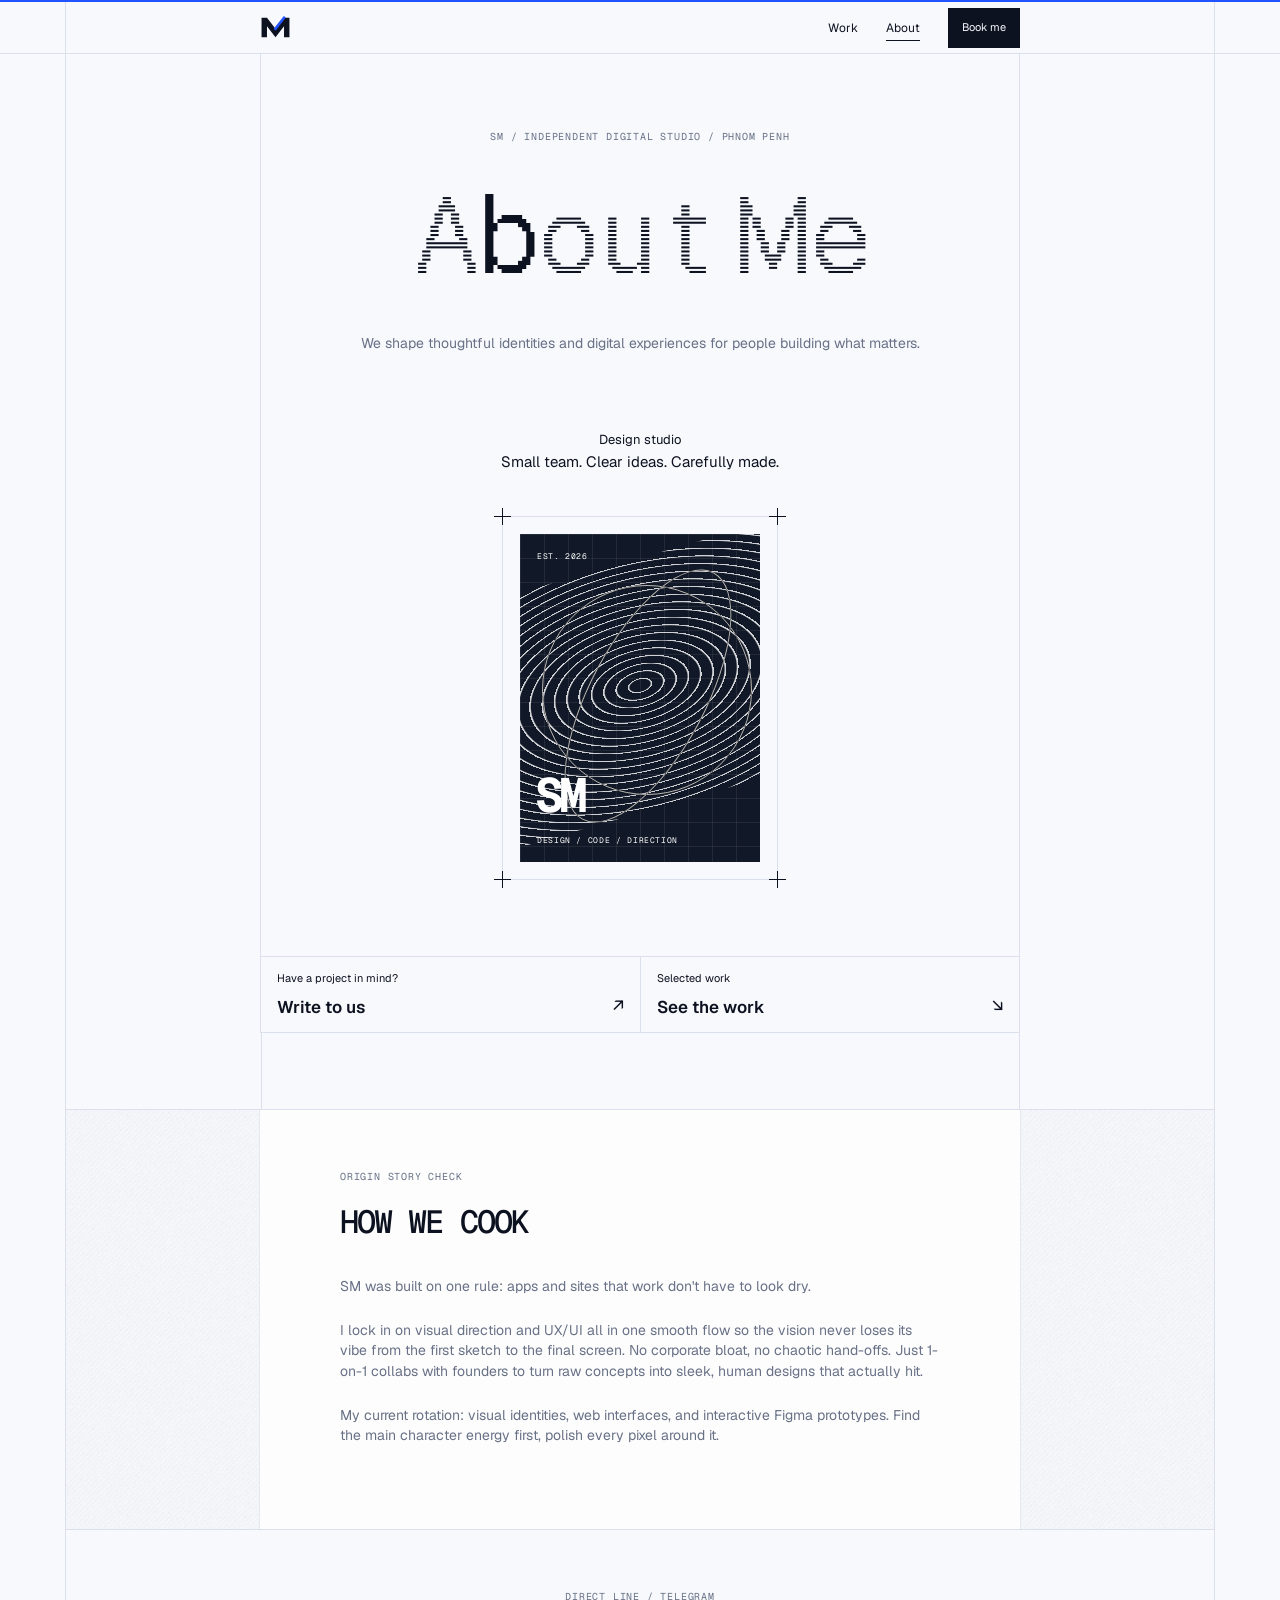
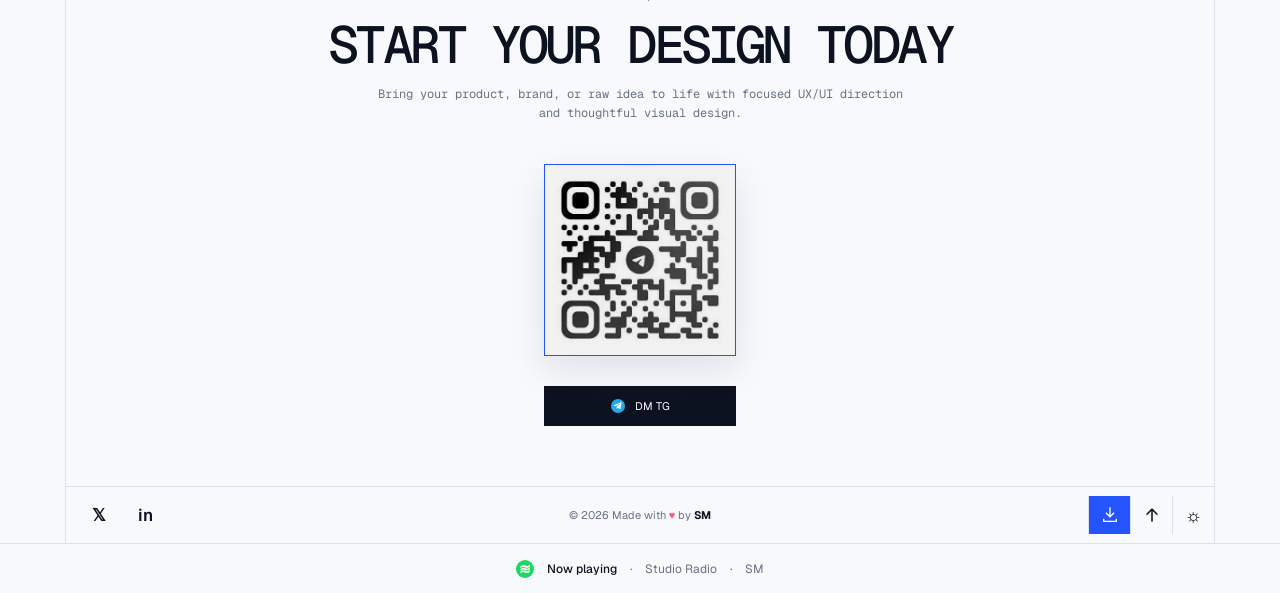
==== about.html @ 18f4dacb "Remove qr-contact's lingering reveal class Same pre-reveal translateY(28px) displacement bug as .pro" ====
<!doctype html>
<html lang="en">
  <head>
    <meta charset="UTF-8" />
    <meta name="viewport" content="width=device-width, initial-scale=1.0" />
    <meta name="description" content="SM — a small independent studio shaping clear digital experiences." />
    <title>SM — UX/UI Designer</title>
    <link rel="icon" href="assets/favicon.svg" type="image/svg+xml" />
    <link rel="stylesheet" href="design-system.css?v=20260924-08" />
    <link rel="stylesheet" href="styles.css?v=20260924-08" />
  </head>
  <body class="about-page">
    <site-header active="about"></site-header>

    <main id="top" class="page-grid">
      <section class="intro" id="about" aria-labelledby="page-title">
        <p class="eyebrow">SM / Independent digital studio / Phnom Penh</p>
        <h1 id="page-title" class="pixel-heading" data-prefix="About" data-text="Me" aria-label="About Me"></h1>
        <p class="lede">We shape thoughtful identities and digital experiences for people building what matters.</p>
      </section>

      <section class="profile" aria-label="About SM">
        <p class="role">Design studio</p>
        <p class="statement">Small team. Clear ideas. Carefully made.</p>

        <div class="specimen-wrap">
          <i class="cross cross-tl" aria-hidden="true"></i>
          <i class="cross cross-tr" aria-hidden="true"></i>
          <i class="cross cross-bl" aria-hidden="true"></i>
          <i class="cross cross-br" aria-hidden="true"></i>
          <div class="specimen" aria-label="SM identity artwork">
            <div class="orbit orbit-one"></div>
            <div class="orbit orbit-two"></div>
            <span class="specimen-index">EST. 2026</span>
            <strong>SM</strong>
            <span class="specimen-caption">DESIGN / CODE / DIRECTION</span>
          </div>
        </div>
      </section>

      <section class="links" id="work" aria-label="SM links">
        <a href="mailto:hello@smpj.studio">
          <span>Have a project in mind?</span>
          <span class="link-action">Write to us <b aria-hidden="true">↗</b></span>
        </a>
        <a href="work.html">
          <span>Selected work</span>
          <span class="link-action">See the work <b aria-hidden="true">↘</b></span>
        </a>
      </section>

      <section class="journey" aria-labelledby="journey-title">
        <div class="journey-content">
          <p class="eyebrow">Origin story check</p>
          <h2 id="journey-title">HOW WE COOK</h2>
          <div class="journey-copy">
            <p>SM was built on one rule: apps and sites that work don't have to look dry.</p>
            <p>I lock in on visual direction and UX/UI all in one smooth flow so the vision never loses its vibe from the first sketch to the final screen. No corporate bloat, no chaotic hand-offs. Just 1-on-1 collabs with founders to turn raw concepts into sleek, human designs that actually hit.</p>
            <p>My current rotation: visual identities, web interfaces, and interactive Figma prototypes. Find the main character energy first, polish every pixel around it.</p>
          </div>
        </div>
      </section>

      <section class="qr-contact" aria-labelledby="qr-contact-title">
        <p class="eyebrow">Direct line / Telegram</p>
        <h2 id="qr-contact-title">START YOUR DESIGN TODAY</h2>
        <p class="qr-contact-lede">Bring your product, brand, or raw idea to life with focused UX/UI direction and thoughtful visual design.</p>
        <a class="qr-code-crop" href="https://t.me/mao_sokmeann" target="_blank" rel="noreferrer" aria-label="Open Mao Sokmean on Telegram">
          <img src="assets/telegram-qr-mao-sokmean.jpg" alt="Telegram QR code for Mao Sokmean, username @MAO_SOKMEANN" />
        </a>
        <div class="qr-contact-actions">
          <a class="site-button qr-secondary" href="https://t.me/mao_sokmeann" target="_blank" rel="noreferrer"><svg class="telegram-icon" viewBox="0 0 24 24" aria-hidden="true"><circle cx="12" cy="12" r="12" fill="#27A7E7"/><path fill="#fff" d="m18.2 6.7-2.1 10c-.16.71-.58.89-1.18.55l-3.2-2.36-1.54 1.49c-.17.17-.31.31-.64.31l.23-3.27 5.95-5.38c.26-.23-.06-.36-.4-.13l-7.36 4.63-3.17-.99c-.69-.22-.7-.69.14-1.02l12.4-4.78c.57-.21 1.08.14.87.95Z"/></svg><span>DM TG</span></a>
        </div>
      </section>
    </main>

    <site-footer></site-footer>
    <listening-widget></listening-widget>
    <booking-modal></booking-modal>
    <script src="components.js?v=20260924-08"></script>
    <script src="script.js?v=20260924-08"></script>

  </body>
</html>
---- design-system.css ----
/*
  SM DESIGN SYSTEM
  1. Foundations: raw scales and semantic tokens
  2. Primitives: layout, type, surfaces, accessibility
  3. Components: buttons, fields, navigation controls
*/

@font-face { font-family: 'Geist'; src: url('assets/fonts/Geist-Variable.woff2') format('woff2'); font-weight: 100 900; font-display: swap; }
@font-face { font-family: 'Geist Mono'; src: url('assets/fonts/GeistMono-Variable.woff2') format('woff2'); font-weight: 100 900; font-display: swap; }
@font-face { font-family: 'Geist Pixel Square'; src: url('assets/fonts/GeistPixel-Square.woff2') format('woff2'); font-display: swap; }
@font-face { font-family: 'Geist Pixel Grid'; src: url('assets/fonts/GeistPixel-Grid.woff2') format('woff2'); font-display: swap; }
@font-face { font-family: 'Geist Pixel Circle'; src: url('assets/fonts/GeistPixel-Circle.woff2') format('woff2'); font-display: swap; }
@font-face { font-family: 'Geist Pixel Triangle'; src: url('assets/fonts/GeistPixel-Triangle.woff2') format('woff2'); font-display: swap; }
@font-face { font-family: 'Geist Pixel Line'; src: url('assets/fonts/GeistPixel-Line.woff2') format('woff2'); font-display: swap; }

:root {
  color-scheme: light;

  /* Raw color scale — edit here to rebrand the whole product. */
  --sm-blue-50: #edf2ff;
  --sm-blue-100: #dbe5ff;
  --sm-blue-500: #3f68ff;
  --sm-blue-600: #2454ff;
  --sm-blue-700: #163dd6;
  --sm-slate-0: #ffffff;
  --sm-slate-25: #f7f9fd;
  --sm-slate-50: #edf1f8;
  --sm-slate-200: #dbe1ec;
  --sm-slate-500: #687186;
  --sm-slate-900: #0d1220;
  --sm-night-950: #080b14;

  /* Typography. */
  --font-sans: 'Geist', sans-serif;
  --font-mono: 'Geist Mono', monospace;
  --font-pixel-square: 'Geist Pixel Square', sans-serif;
  --font-pixel-grid: 'Geist Pixel Grid', sans-serif;
  --font-pixel-circle: 'Geist Pixel Circle', sans-serif;
  --font-pixel-triangle: 'Geist Pixel Triangle', sans-serif;
  --font-pixel-line: 'Geist Pixel Line', sans-serif;
  --text-2xs: 8px;
  --text-xs: 10px;
  --text-sm: 12px;
  --text-md: 14px;
  --text-lg: 18px;
  --leading-tight: 1.1;
  --leading-body: 1.55;

  /* Spacing: 4px base grid. */
  --space-0: 0;
  --space-1: 4px;
  --space-2: 8px;
  --space-3: 12px;
  --space-4: 16px;
  --space-5: 20px;
  --space-6: 24px;
  --space-8: 32px;
  --space-10: 40px;
  --space-12: 48px;
  --space-15: 60px;
  --space-19: 76px;

  /* Sizing and layout. */
  --size-header: 54px;
  --size-content: 760px;
  --size-shell: 1150px;
  --radius-none: 0;
  --radius-sm: 4px;
  --radius-md: 8px;
  --radius-round: 999px;

  /* Motion and elevation. */
  --ease-standard: cubic-bezier(.22, 1, .36, 1);
  --duration-fast: 180ms;
  --duration-base: 250ms;
  --shadow-float: 0 20px 48px rgba(19,20,24,.16), 0 5px 14px rgba(19,20,24,.08);
  --shadow-panel: 0 20px 45px rgba(13,18,32,.14);

  /* Semantic tokens consumed by every page. */
  --ink: var(--sm-slate-900);
  --paper: var(--sm-slate-25);
  --panel: var(--sm-slate-0);
  --muted: var(--sm-slate-500);
  --line: var(--sm-slate-200);
  --soft: var(--sm-slate-50);
  --accent: var(--sm-blue-600);
  --accent-ink: var(--sm-slate-0);
  --card: #111827;
  --card-ink: var(--sm-slate-0);
  --grid: rgba(36,84,255,.035);
  --section-space: var(--space-19);
  --section-pad: var(--space-15);
}

body.dark {
  color-scheme: dark;
  --ink: #f3f6ff;
  --paper: var(--sm-night-950);
  --panel: #0f1523;
  --muted: #98a3ba;
  --line: #263149;
  --soft: #111a2c;
  --accent: #718cff;
  --accent-ink: #071022;
  --card: #141c2e;
  --card-ink: #f3f6ff;
  --grid: rgba(113,140,255,.055);
  --shadow-panel: 0 22px 52px rgba(0,0,0,.45);
}

/* Base and accessibility. */
*, *::before, *::after { box-sizing: border-box; }
html { scroll-behavior: smooth; }
body { margin: 0; color: var(--ink); background: var(--paper); font-family: var(--font-sans); -webkit-font-smoothing: antialiased; transition: color .35s ease, background-color .35s ease; }
a { color: inherit; text-decoration: none; }
:where(a, button, input, textarea, select):focus-visible { outline: 2px solid var(--accent); outline-offset: 3px; }
[hidden] { display: none !important; }

/* Layout primitives. */
.ds-container { width: min(var(--size-shell), calc(100% - 40px)); margin-inline: auto; }
.ds-content { width: min(var(--size-content), calc(100% - 48px)); margin-inline: auto; }
.ds-stack { display: flex; flex-direction: column; gap: var(--stack-gap, var(--space-4)); }
.ds-cluster { display: flex; flex-wrap: wrap; align-items: center; gap: var(--cluster-gap, var(--space-2)); }
.ds-grid { display: grid; gap: var(--grid-gap, var(--space-3)); }
.ds-surface { color: var(--ink); background: var(--panel); border: 1px solid var(--line); }
.ds-rule-block { border-block: 1px solid var(--line); }
.ds-rule-inline { border-inline: 1px solid var(--line); }

/* Type primitives. */
.eyebrow, .ds-eyebrow { margin: 0 0 25px; color: var(--muted); font: var(--text-xs) var(--font-mono); letter-spacing: .08em; text-transform: uppercase; }
.ds-body { color: var(--muted); font: var(--text-md)/var(--leading-body) var(--font-sans); }
.ds-label { color: var(--muted); font: var(--text-2xs) var(--font-mono); letter-spacing: .08em; text-transform: uppercase; }

/* Button component. Default remains compatible with .site-button. */
.site-button, .ds-button {
  min-height: 40px;
  padding: 0 14px;
  display: inline-flex;
  align-items: center;
  justify-content: center;
  gap: 10px;
  border: 0;
  border-radius: var(--radius-none);
  color: var(--paper);
  background: var(--ink);
  font: 400 11px/1 var(--font-sans);
  letter-spacing: 0;
  text-align: center;
  white-space: nowrap;
  cursor: pointer;
  transition: transform var(--duration-fast) ease, color var(--duration-fast) ease, background var(--duration-fast) ease, border-color var(--duration-fast) ease;
}
.site-button span, .ds-button span { font: inherit; letter-spacing: inherit; }
.site-button svg, .ds-button svg { width: 14px; height: 14px; flex: 0 0 auto; }
.site-button:hover, .ds-button:hover { color: var(--accent-ink); background: var(--accent); transform: translateY(-1px); }
.site-button:disabled, .ds-button:disabled { opacity: .45; pointer-events: none; }
.ds-button--secondary { color: var(--ink); background: var(--panel); border-color: var(--line); }
.ds-button--ghost { color: var(--ink); background: transparent; }
.ds-button--accent { color: var(--accent-ink); background: var(--accent); }
.ds-button--sm { min-height: 24px; padding: 6px 10px; font-size: var(--text-xs); }
.ds-button--lg { min-height: 40px; padding: 12px 18px; font-size: var(--text-md); }
.ds-button--icon { width: 38px; min-width: 38px; padding: 0; }

/* Form component. */
.ds-field { display: flex; flex-direction: column; gap: 6px; color: var(--muted); font: var(--text-sm) var(--font-sans); }
.ds-input { width: 100%; min-height: 40px; padding: 10px 12px; border: 1px solid var(--line); border-radius: var(--radius-none); color: var(--ink); background: var(--paper); font: inherit; }
.ds-input:hover { border-color: color-mix(in srgb, var(--accent) 45%, var(--line)); }
.ds-input:focus { border-color: var(--accent); outline: 0; }

@media (max-width: 640px) {
  :root { --section-space: 58px; --section-pad: 48px; }
  .ds-container { width: 100%; }
  .ds-content { width: calc(100% - 36px); }
}

@media (prefers-reduced-motion: reduce) {
  html { scroll-behavior: auto; }
  *, *::before, *::after { animation-duration: .01ms !important; animation-iteration-count: 1 !important; transition-duration: .01ms !important; }
}

/* Scroll-triggered reveal: section fades/slides up as it enters the
   viewport (see IntersectionObserver wiring in script.js). */
.reveal { opacity: 0; transform: translateY(28px); transition: opacity .7s cubic-bezier(.2, .6, .2, 1), transform .7s cubic-bezier(.2, .6, .2, 1); }
.reveal.is-visible { opacity: 1; transform: none; }

@media (prefers-reduced-motion: reduce) {
  .reveal { opacity: 1; transform: none; transition: none; }
}

/* Smooth cross-fade between pages (native View Transitions API). Browsers
   without support just navigate normally — no fallback needed. */
@view-transition { navigation: auto; }

::view-transition-old(root) { animation: sm-page-out .32s cubic-bezier(.4, 0, .2, 1) both; }
::view-transition-new(root) { animation: sm-page-in .38s cubic-bezier(.2, 0, .2, 1) both; }

@keyframes sm-page-out { to { opacity: 0; transform: translateY(-8px); } }
@keyframes sm-page-in { from { opacity: 0; transform: translateY(8px); } }

@media (prefers-reduced-motion: reduce) {
  @view-transition { navigation: none; }
}
---- styles.css ----
.site-header {
  position: sticky;
  z-index: 10;
  top: 0;
  width: 100%;
  height: 54px;
  margin-inline: auto;
  padding: 0 max(24px, calc((100vw - var(--size-content)) / 2));
  display: flex;
  align-items: center;
  justify-content: space-between;
  border-top: 2px solid var(--accent);
  border-bottom: 1px solid var(--line);
  background: color-mix(in srgb, var(--paper) 88%, transparent);
  backdrop-filter: blur(12px);
  transition: top .35s cubic-bezier(.22,1,.36,1), width .35s cubic-bezier(.22,1,.36,1), height .35s cubic-bezier(.22,1,.36,1), padding .35s cubic-bezier(.22,1,.36,1), border-color .35s ease, box-shadow .35s ease, background .35s ease;
}
.site-header::before, .site-header::after { content: ""; position: absolute; top: 0; bottom: 0; width: 1px; background: var(--line); pointer-events: none; transition: opacity .2s ease; }
.site-header::before { left: max(20px, calc((100% - var(--size-shell)) / 2)); }
.site-header::after { right: max(20px, calc((100% - var(--size-shell)) / 2)); }
.site-header.is-floating {
  top: 14px;
  width: min(var(--size-content), calc(100% - 32px));
  height: 50px;
  padding-inline: 14px 10px;
  border: 1px solid color-mix(in srgb, var(--line) 52%, rgba(255,255,255,.5));
  border-top-color: color-mix(in srgb, var(--accent) 32%, rgba(255,255,255,.72));
  background: linear-gradient(112deg, color-mix(in srgb, var(--paper) 79%, transparent), color-mix(in srgb, var(--paper) 55%, transparent));
  -webkit-backdrop-filter: blur(28px) saturate(155%) contrast(108%);
  backdrop-filter: blur(28px) saturate(155%) contrast(108%);
  box-shadow: 0 20px 48px rgba(19,20,24,.16), 0 5px 14px rgba(19,20,24,.08), inset 0 1px 0 rgba(255,255,255,.72), inset 0 -1px 0 rgba(255,255,255,.18);
}
.site-header.is-floating::before, .site-header.is-floating::after { opacity: 0; }
body.dark .site-header.is-floating { border-color: rgba(113,140,255,.18); border-top-color: rgba(166,181,255,.38); background: linear-gradient(112deg, rgba(18,26,44,.82), rgba(9,14,26,.62)); box-shadow: 0 22px 54px rgba(0,0,0,.52), 0 6px 16px rgba(0,0,0,.28), inset 0 1px 0 rgba(255,255,255,.1), inset 0 -1px 0 rgba(113,140,255,.09); }

.mark { position: relative; display: inline-flex; align-items: center; }
.brand-monogram { width: 31px; height: 23px; overflow: visible; }
.monogram-body { fill: var(--ink); }
.monogram-signal { fill: none; stroke: var(--accent); stroke-width: 3.4; stroke-linecap: square; transition: transform .25s ease; transform-origin: center; }
.mark:hover .monogram-signal { transform: translate(2px, -1px); }

nav { display: flex; align-items: center; gap: 28px; font-size: 12px; }
nav > a:not(.call-button) { position: relative; }
nav > a:not(.call-button)::after { content: ''; position: absolute; left: 0; right: 100%; bottom: -5px; height: 1px; background: var(--ink); transition: right .2s ease; }
nav > a:hover::after { right: 0; }
nav > a[aria-current="page"]::after { right: 0; }
main { width: min(var(--size-shell), calc(100% - 40px)); min-height: calc(100vh - 108px); margin: 0 auto; border-inline: 1px solid var(--line); }
.page-grid { width: min(var(--size-shell), calc(100% - 40px)); margin-inline: auto; border-inline: 1px solid var(--line); }
.landing-page .portfolio-hero, .landing-page .canvas-section { display: none; }
.work-page-view .landing-hero, .work-page-view .identity-plate { display: none; }
.landing-page main { display: flow-root; }
.landing-page::before,
.landing-page::after {
  content: none;
  display: none;
}
.landing-hero { position: relative; min-height: 600px; display: grid; place-items: center; overflow: hidden; color: var(--ink); background: var(--paper); text-align: center; isolation: isolate; }
.gradient-bars { position: absolute; z-index: 0; inset: 0; width: 100%; height: 100%; opacity: .82; }
.landing-copy { position: relative; z-index: 1; padding: 48px 24px; }
.landing-copy > p { margin: 0 0 24px; color: var(--muted); font: 9px var(--font-mono); letter-spacing: .12em; }
.landing-copy h1 { margin: 0; color: var(--ink); font-family: var(--font-pixel-square); font-size: clamp(42px, 6vw, 70px); font-weight: 400; line-height: 1; letter-spacing: -.055em; }
.landing-copy .typewriter { display: inline-block; min-height: 1em; text-transform: uppercase; }
.landing-copy > span { display: block; max-width: 720px; margin: 22px auto 0; color: var(--muted); font-size: 14px; line-height: 1.55; }
.hero-attraction { position: absolute; z-index: 2; inset: 0; width: 100%; height: 100%; overflow: hidden; touch-action: none; cursor: grab; }
.hero-attraction:active { cursor: grabbing; }
.attraction-color { position: absolute; left: 0; top: 0; min-width: 84px; height: 34px; padding: 0 14px; display: grid; place-items: center; border: 1px solid rgba(255,255,255,.5); color: #fff; font: 10px var(--font-mono); letter-spacing: .025em; text-transform: uppercase; white-space: nowrap; box-shadow: 0 7px 15px rgba(14,18,34,.1); user-select: none; will-change: transform; }
.attraction-color.is-dragging { z-index: 3; box-shadow: none; }
.landing-actions { display: flex; justify-content: center; gap: 7px; margin-top: 20px; }
.landing-actions svg { width: 13px; height: 13px; fill: none; stroke: currentColor; stroke-width: 1.25; stroke-linecap: square; stroke-linejoin: miter; }
.identity-plate { position: relative; width: min(var(--size-content), calc(100% - 48px)); min-height: 270px; margin: 24px auto 70px; display: grid; grid-template-columns: 250px 1fr; border-block: 1px solid var(--line); border-inline: 1px solid var(--line); background: var(--panel); }
.identity-plate::before, .identity-plate::after { content: ''; position: absolute; z-index: 0; left: 50%; width: min(var(--size-shell), calc(100vw - 40px)); height: 1px; background: var(--line); transform: translateX(-50%); pointer-events: none; }
.identity-plate::before { top: -1px; }
.identity-plate::after { bottom: -1px; }
.landing-page .identity-plate { margin-bottom: 76px; }
.plate-cross { position: absolute; z-index: 2; width: 18px; height: 18px; }
.plate-cross::before, .plate-cross::after { content: ''; position: absolute; background: var(--ink); }
.plate-cross::before { left: 8px; width: 1px; height: 18px; }.plate-cross::after { top: 8px; width: 18px; height: 1px; }
.plate-tl { top: -9px; left: -9px; }.plate-tr { top: -9px; right: -9px; }.plate-bl { bottom: -9px; left: -9px; }.plate-br { right: -9px; bottom: -9px; }
.identity-portrait { position: relative; width: 230px; min-height: 230px; margin: auto; overflow: hidden; display: grid; place-items: center; border: 1px solid var(--line); border-radius: 50%; background: var(--ink); }
.identity-portrait::before { content: ''; position: absolute; inset: 10%; border: 1px solid color-mix(in srgb, var(--accent) 80%, white); border-radius: 50%; }
.identity-portrait::after { content: ''; position: absolute; width: 210px; height: 210px; border: 1px solid rgba(255,255,255,.28); border-radius: 44% 56% 50% 50%; transform: rotate(38deg); }
.identity-portrait span { z-index: 1; color: var(--paper); font: 400 68px var(--font-pixel-line); letter-spacing: -.12em; }
.identity-portrait b { position: absolute; width: 160%; height: 1px; background: rgba(255,255,255,.18); transform: rotate(45deg); }.identity-portrait b:last-child { transform: rotate(-45deg); }
.identity-meta { display: grid; grid-template-rows: 1fr 56px 40px; border-left: 1px solid var(--line); }
.identity-origin { padding: 14px 16px; display: flex; justify-content: space-between; color: var(--muted); font: 8px var(--font-mono); letter-spacing: .08em; }
.identity-origin strong { font-size: 20px; }
.identity-name { min-height: 56px; padding: 12px 16px; display: flex; align-items: center; border-top: 1px solid var(--line); border-bottom: 1px solid var(--line); }
.identity-name h2 { width: 100%; min-height: 46px; margin: 0; display: flex; align-items: center; gap: 8px; font: 600 clamp(26px, 4vw, 38px) var(--font-sans); letter-spacing: -.05em; }
.profile-name-text { display: inline-block; width: 6.35em; flex: 0 0 6.35em; color: var(--ink); white-space: nowrap; }
.identity-name h2 .verified-mark { color: var(--accent); font-size: .55em; }
.identity-line { padding: 12px 16px; display: flex; justify-content: space-between; gap: 20px; color: var(--muted); font-size: 10px; }
.identity-line a { color: var(--ink); }
.typewriter { display: inline-flex; align-items: center; font-family: var(--font-mono); white-space: nowrap; overflow: hidden; }
.typewriter-cursor { margin-left: 2px; color: var(--accent); animation: typewriter-blink 1s step-end infinite; }
@keyframes typewriter-blink { 0%, 100% { opacity: 1; } 50% { opacity: 0; } }
.portfolio-hero { position: relative; min-height: 294px; padding: 74px 24px 58px; text-align: center; border-bottom: 1px solid var(--line); }
.portfolio-hero .eyebrow { margin-bottom: 20px; }
.portfolio-hero h1 { margin: 0; font-size: clamp(48px, 6.5vw, 78px); line-height: .9; letter-spacing: -.09em; }
.portfolio-hero .lede { max-width: 720px; margin-top: 24px; }
.portfolio-actions { display: flex; justify-content: center; gap: 8px; margin-top: 20px; }
.portfolio-actions .site-button { width: auto; }

.canvas-section { --canvas-rail: max(24px, min(195px, calc((100vw - var(--size-content)) / 2 - 20px))); position: relative; padding: 40px calc(var(--canvas-rail) + 24px); background: color-mix(in srgb, var(--soft) 62%, var(--paper)); }
.canvas-section::before, .canvas-section::after { content: ""; position: absolute; top: 0; bottom: 0; width: var(--canvas-rail); background-image: linear-gradient(color-mix(in srgb, var(--paper) 14%, transparent), color-mix(in srgb, var(--paper) 14%, transparent)), url('assets/debut-light.png'); background-repeat: repeat; background-size: auto, 200px 200px; opacity: .68; pointer-events: none; }
.canvas-section::before { left: 0; border-right: 1px solid var(--line); }
.canvas-section::after { right: 0; border-left: 1px solid var(--line); }
body.dark .canvas-section::before, body.dark .canvas-section::after { filter: invert(1) brightness(.52) contrast(1.2); opacity: .32; }
.project-canvas { width: 100%; padding: 18px; color: #121212; background: #fff; border: 1px solid #cbcbc5; box-shadow: 0 22px 55px rgba(17,17,17,.1); font-family: var(--font-mono); }
.canvas-topline { display: flex; justify-content: space-between; margin-bottom: 14px; padding-bottom: 10px; border-bottom: 1px solid #babbb5; font-size: 8px; letter-spacing: .08em; }
.board-row { display: grid; gap: 12px; }
.board-row-small { grid-template-columns: repeat(6, minmax(0, 1fr)); }
.mini-card { min-height: 125px; min-width: 0; padding: 10px; display: flex; flex-direction: column; border: 1px solid rgba(0,0,0,.14); background: white; transition: transform .25s cubic-bezier(.22,1,.36,1), box-shadow .25s ease; }
.mini-card:hover { transform: translateY(-4px); box-shadow: 0 14px 26px rgba(17,17,17,.14); }
.mini-card b { font-size: 10px; letter-spacing: -.04em; overflow-wrap: break-word; }
.mini-card i { flex: 1; margin: 12px 0; background: repeating-linear-gradient(135deg, currentColor 0 1px, transparent 1px 7px); opacity: .38; }
.mini-card span { font-size: 7px; }
.mini-card.blue { color: white; background: #1648ff; }.mini-card.pale { background: #dfe9f4; }.mini-card.black { color: white; background: #161616; }
.mini-card.orange { background: #ff7b37; }.mini-card.green { background: #a8dfb1; }.mini-card.rose { background: #f3b0bd; }
.mini-card.yellow { background: #f4df5d; }.mini-card.white { background: #fff; }
.board-divider { height: 54px; margin: 14px -18px; padding: 0 18px; display: flex; align-items: center; color: white; background: #282828; font-size: 8px; letter-spacing: .08em; }
.board-row-large { grid-template-columns: minmax(0, .9fr) minmax(0, 1.35fr) minmax(0, .9fr); }
.case-card { position: relative; min-height: 250px; padding: 16px; overflow: hidden; background: white; border: 1px solid #d1d1cc; transition: transform .25s cubic-bezier(.22,1,.36,1), box-shadow .25s ease; }
.case-card:hover { transform: translateY(-4px); box-shadow: 0 18px 32px rgba(17,17,17,.14); }
.case-card > span, .case-card > small { position: absolute; font-size: 7px; letter-spacing: .06em; }
.case-card > span { top: 15px; left: 16px; }.case-card > small { left: 16px; bottom: 14px; }
.case-type strong { position: absolute; left: 16px; bottom: 40px; font-size: 38px; line-height: .75; letter-spacing: -.12em; }
.case-ui { background: #f9f9f6; }
.ui-window { position: absolute; inset: 50px 22px 40px; padding: 12px; color: white; background: #141414; }
.ui-window i { display: inline-block; width: 5px; height: 5px; margin-right: 3px; border-radius: 50%; background: #fff; opacity: .5; }
.ui-window b { position: absolute; left: 14px; bottom: 16px; max-width: 180px; font: 22px/1 var(--font-mono); letter-spacing: -.07em; }
.case-grid { background: #1648ff; color: white; }
.tile-grid { position: absolute; inset: 64px 18px; font-size: 30px; line-height: 1.35; letter-spacing: .05em; }
.lower-row { grid-template-columns: repeat(4, 1fr); margin-top: 14px; }

body.dark .canvas-section { background: var(--soft); }
body.dark .project-canvas { box-shadow: 0 24px 64px rgba(0,0,0,.38); }

.figma-showcase { padding: 72px 48px 82px; border-top: 0; background: var(--paper); }
.figma-intro { width: min(var(--size-content), 100%); margin: 0 auto 32px; display: grid; grid-template-columns: 1.1fr .9fr; column-gap: 56px; align-items: end; }
.figma-intro .eyebrow { grid-column: 1 / -1; margin-bottom: 18px; }
.figma-intro h2 { margin: 0; color: var(--ink); font: 500 clamp(38px, 5vw, 62px)/.84 var(--font-mono); letter-spacing: -.085em; }
.figma-summary p { margin: 0; color: var(--muted); font-size: 13px; line-height: 1.55; }
.figma-link { width: max-content; margin: 18px auto 0; }
.figma-icon { width: 11px; height: 17px; flex: 0 0 auto; }
.figma-window { width: min(var(--size-content), 100%); height: clamp(380px, 46vw, 500px); margin: 0 auto; overflow: hidden; border: 0; background: #1e1e1e; box-shadow: 0 24px 60px rgba(15,18,30,.16); }
.figma-window iframe { display: block; width: 100%; height: calc(100% + 52px); border: 0; }
.figma-fallback { margin: 0; padding: 24px; color: #fff; font: 13px/1.5 var(--font-sans); }
.figma-fallback a { color: #8ca6ff; }
.figma-toolbar { grid-column: 1 / -1; display: grid; grid-template-columns: 150px 1fr auto auto; align-items: center; gap: 18px; padding: 0 12px; border-bottom: 1px solid #333; background: #2c2c2c; }
.figma-toolbar strong { font-weight: 500; }.figma-toolbar i { padding: 7px 12px; border-radius: 5px; color: #fff; background: #0d99ff; font-style: normal; }.figma-mark { font-weight: 800; font-size: 15px; }
.figma-layers, .figma-properties { padding: 14px 12px; display: flex; flex-direction: column; gap: 12px; background: #252525; }
.figma-layers { border-right: 1px solid #333; }.figma-layers span { padding: 5px 7px; color: #a9a9a9; }.figma-layers .is-active { color: #fff; background: #3b3b3b; }
.figma-properties { border-left: 1px solid #333; }.figma-properties span { margin-top: 5px; padding-top: 11px; border-top: 1px solid #383838; color: #fff; }.figma-properties div { display: grid; grid-template-columns: 1fr 1fr; gap: 5px; }.figma-properties i, .figma-properties em { padding: 6px; color: #aaa; background: #303030; font-style: normal; }
.figma-canvas { position: relative; min-width: 0; overflow: hidden; background-color: #393939; background-image: radial-gradient(#555 1px, transparent 1px); background-size: 18px 18px; }
.figma-frame { position: absolute; overflow: hidden; color: #151515; background: #fff; box-shadow: 0 3px 12px rgba(0,0,0,.25); }
.figma-frame small { position: absolute; top: -16px; left: 0; color: #cfcfcf; white-space: nowrap; }.frame-mobile { left: 7%; top: 16%; width: 132px; height: 285px; padding: 22px 15px; }.frame-mobile > i { display: block; width: 25px; height: 4px; margin-bottom: 45px; background: #1648ff; }.frame-mobile strong { font-size: 20px; line-height: .95; }.frame-mobile span { display: block; width: 100%; height: 5px; margin-top: 16px; background: #ededed; }.frame-mobile span + span { width: 72%; margin-top: 6px; }.frame-mobile button { position: absolute; left: 15px; right: 15px; bottom: 18px; padding: 8px; border: 0; color: #fff; background: #1648ff; font-size: 8px; }
.frame-dashboard { left: 34%; top: 11%; width: 320px; height: 215px; padding: 30px 22px 18px 70px; }.dash-nav { position: absolute; inset: 0 auto 0 0; width: 52px; background: #121827; }.dash-title { margin-bottom: 18px; font-size: 16px; font-weight: 650; }.dash-chart { height: 70px; background: linear-gradient(180deg, rgba(22,72,255,.3), transparent), repeating-linear-gradient(90deg, transparent 0 34px, #eee 34px 35px); border-bottom: 2px solid #1648ff; }.dash-cards { display: grid; grid-template-columns: repeat(3, 1fr); gap: 7px; margin-top: 12px; }.dash-cards i { height: 40px; background: #f1f2f6; }
.frame-library { right: 6%; bottom: 9%; width: 205px; height: 225px; padding: 24px 18px; }.frame-library b { display: block; margin: 8px 0; font-size: 7px; letter-spacing: .1em; }.component { display: block; margin-bottom: 7px; padding: 8px 10px; }.component.primary { color: #fff; background: #1648ff; }.component.neutral, .component.field { border: 1px solid #ddd; }.swatches { display: flex; gap: 7px; margin-top: 17px; }.swatches i { width: 23px; height: 23px; background: #1648ff; }.swatches i:nth-child(2) { background: #ff7657; }.swatches i:nth-child(3) { background: #151515; }.swatches i:nth-child(4) { background: #e8e8e8; }
body.dark .figma-showcase { background: var(--paper); }
.intro { position: relative; padding: var(--section-space) 24px 0; text-align: center; }
.intro::before, .intro::after,
.portfolio-hero::before, .portfolio-hero::after,
.profile::before, .profile::after { content: ""; position: absolute; top: 0; bottom: 0; z-index: 0; width: 1px; background: var(--line); pointer-events: none; }
.intro::before, .portfolio-hero::before, .profile::before { left: max(24px, calc((100% - var(--size-content)) / 2)); }
.intro::after, .portfolio-hero::after, .profile::after { right: max(24px, calc((100% - var(--size-content)) / 2)); }
h1 { margin: 0; font-family: var(--font-mono); }
.hero-display { display: flex; align-items: baseline; justify-content: center; gap: .15em; padding-block: .12em .2em; overflow: visible; font-size: clamp(58px, 9vw, 108px); font-weight: 500; line-height: 1; letter-spacing: -.095em; }
.stripe-word {
  display: inline-block;
  color: transparent;
  background: repeating-linear-gradient(to bottom, var(--ink) 0 2px, transparent 2px 5px);
  -webkit-background-clip: text;
  background-clip: text;
}
.blink-word {
  display: inline-block;
  color: var(--ink);
  animation: hub-blink 1.25s steps(1, end) infinite;
}
body.dark .blink-word { color: var(--accent); text-shadow: 0 0 32px color-mix(in srgb, var(--accent) 35%, transparent); }
.pixel-heading { display: flex; align-items: baseline; justify-content: center; gap: .15em; min-height: 1.3em; padding-block: .12em .2em; overflow: visible; font-family: var(--font-pixel-line); font-size: clamp(58px, 9vw, 108px); font-weight: 400; line-height: 1; letter-spacing: -.07em; }
.pixel-group { display: inline-flex; }
.pixel-char { display: inline-block; min-width: .56em; color: var(--ink); transition: color .12s linear, text-shadow .12s linear; }
.pixel-char.is-solid { color: var(--ink); font-family: var(--font-pixel-square); }
body.dark .pixel-char.is-solid { color: var(--accent); text-shadow: 0 0 24px color-mix(in srgb, var(--accent) 30%, transparent); }
.lede { max-width: 580px; margin: 22px auto 0; color: var(--muted); font-size: 14px; line-height: 1.55; }

.profile { position: relative; padding-top: var(--section-space); text-align: center; }
.role, .statement { margin: 0; font-size: 15px; line-height: 1.55; }
.role { font-size: 13px; }
.statement { margin-bottom: 42px; }

.specimen-wrap { position: relative; width: 276px; height: 364px; margin: 0 auto; padding: 17px; border: 1px solid var(--line); }
.cross { position: absolute; width: 17px; height: 17px; z-index: 2; }
.cross::before, .cross::after { content: ''; position: absolute; background: var(--ink); }
.cross::before { left: 8px; top: 0; width: 1px; height: 17px; }
.cross::after { left: 0; top: 8px; width: 17px; height: 1px; }
.cross-tl { left: -9px; top: -9px; }.cross-tr { right: -9px; top: -9px; }
.cross-bl { left: -9px; bottom: -9px; }.cross-br { right: -9px; bottom: -9px; }
.specimen { position: relative; width: 100%; height: 100%; overflow: hidden; color: var(--card-ink); background: var(--card); text-align: left; isolation: isolate; transition: color .35s ease, background .35s ease; }
.specimen::before { content: ''; position: absolute; inset: 0; z-index: -2; opacity: .27; background-image: linear-gradient(rgba(255,255,255,.28) 1px, transparent 1px), linear-gradient(90deg, rgba(255,255,255,.28) 1px, transparent 1px); background-size: 24px 24px; }
.specimen::after { content: ''; position: absolute; inset: 45px -70px 70px; z-index: -1; background: repeating-radial-gradient(ellipse at center, transparent 0 9px, rgba(255,255,255,.8) 10px 11px); transform: rotate(-16deg) scale(1.15); }
.specimen-index, .specimen-caption { position: absolute; left: 17px; font-family: var(--font-mono); font-size: 8px; letter-spacing: .08em; }
.specimen-index { top: 17px; }
.specimen strong { position: absolute; left: 15px; bottom: 36px; font-family: var(--font-mono); font-size: 48px; letter-spacing: -.1em; }
.specimen-caption { bottom: 17px; }
.orbit { position: absolute; border: 1px solid rgba(255,255,255,.78); border-radius: 50%; mix-blend-mode: difference; }
.orbit-one { width: 210px; height: 210px; top: 51px; left: 22px; animation: drift 10s ease-in-out infinite alternate; }
.orbit-two { width: 116px; height: 280px; top: 22px; left: 70px; transform: rotate(28deg); animation: counterdrift 12s ease-in-out infinite alternate; }
body.dark .specimen::before { opacity: .15; background-image: linear-gradient(rgba(16,20,28,.3) 1px, transparent 1px), linear-gradient(90deg, rgba(16,20,28,.3) 1px, transparent 1px); }
body.dark .specimen::after { background: repeating-radial-gradient(ellipse at center, transparent 0 9px, rgba(17,20,27,.72) 10px 11px); }
body.dark .orbit { border-color: rgba(17,20,27,.72); mix-blend-mode: multiply; }

.links { position: relative; display: grid; grid-template-columns: repeat(2, 1fr); width: min(var(--size-content), calc(100% - 48px)); margin: var(--section-space) auto; border-top: 1px solid var(--line); border-left: 1px solid var(--line); }
/* Bridge the margin gap below .links down to the next section's border. */
.links::before, .links::after { content: ""; position: absolute; top: 100%; height: var(--section-space); z-index: 0; width: 1px; background: var(--line); pointer-events: none; }
.links::before { left: 0; }
.links::after { right: 0; }
/* Extend the connector line through the margin gap above .links instead of
   padding the box itself (which left dead space inside the bordered grid). */
.profile::before, .profile::after { bottom: calc(-1 * var(--section-space)); }
.links > a { display: flex; min-height: 76px; padding: 14px 16px; flex-direction: column; justify-content: space-between; border-right: 1px solid var(--line); border-bottom: 1px solid var(--line); font-size: 11px; transition: color .25s ease, background .25s ease; }
.links > a:hover { color: var(--accent-ink); background: var(--accent); }
.link-action { display: flex; align-items: end; justify-content: space-between; font-size: 17px; font-weight: 600; }
.link-action b { font-family: var(--font-mono); font-size: 19px; font-weight: 400; }

.qr-contact { position: relative; width: min(var(--size-content), calc(100% - 48px)); min-height: 490px; margin: 0 auto; padding: var(--section-pad) 28px; display: flex; flex-direction: column; align-items: center; border: 0; color: var(--ink); background: transparent; text-align: center; }
.about-page main { padding-bottom: 0; border-bottom: 1px solid var(--line); }
.about-page .site-footer { border-top: 0; }
.about-page .qr-contact { margin-bottom: 0; }
.qr-contact::before, .qr-contact::after { content: ""; position: absolute; left: 50%; width: min(var(--size-shell), calc(100vw - 40px)); height: 1px; background: var(--line); transform: translateX(-50%); pointer-events: none; }
.qr-contact::before { display: none; }
.qr-contact::after { content: none; display: none; }
.qr-contact .eyebrow { margin-bottom: 18px; }
.qr-contact h2 { margin: 0; font: 500 clamp(35px, 5vw, 52px)/.92 var(--font-mono); letter-spacing: -.075em; }
.qr-contact-lede { max-width: 530px; margin: 16px auto 0; color: var(--muted); font: 12px/1.55 var(--font-mono); }
.qr-code-crop { position: relative; width: 192px; height: 192px; margin: 42px auto 30px; overflow: hidden; background: #fff; border: 1px solid var(--accent); box-shadow: 0 14px 34px rgba(13,18,32,.1); transition: transform .25s ease, box-shadow .25s ease; }
.qr-code-crop:hover { transform: translateY(-3px); box-shadow: 0 20px 42px rgba(13,18,32,.16); }
.qr-code-crop img { position: absolute; width: 300px; height: auto; max-width: none; left: -55px; top: -222px; display: block; filter: grayscale(1) brightness(.65) contrast(3); }
.qr-contact-actions { display: flex; justify-content: center; gap: 10px; }
.qr-contact-actions .qr-secondary { width: 192px; }
.telegram-icon { width: 16px; height: 16px; flex: 0 0 auto; }

/* Build canvas */
.sr-only { position: absolute; width: 1px; height: 1px; padding: 0; margin: -1px; overflow: hidden; clip: rect(0,0,0,0); white-space: nowrap; border: 0; }
.archive-page .site-header { width: calc(100% - 12px); height: 58px; margin-inline: 6px; padding: 0 20px; justify-content: flex-start; gap: 12px; border-top-width: 1px; background: color-mix(in srgb, var(--paper) 96%, var(--accent)); backdrop-filter: none; transition: none; }
.archive-page .site-header::before, .archive-page .site-header::after { display: none; }
.archive-page .site-header .mark { position: static; flex: 0 0 auto; margin-right: 4px; transform: none; }
.archive-toolbar { position: static; height: 100%; overflow: visible; transform: none; }
.archive-menu-list { height: 100%; margin: 0; padding: 0; display: flex; align-items: center; list-style: none; }
.archive-menu-item { position: relative; height: 100%; display: flex; align-items: center; }
.archive-menu-link, .archive-menu-trigger { min-width: max-content; height: 34px; padding: 0 11px; display: inline-flex; align-items: center; gap: 5px; border: 0; color: var(--muted); background: transparent; font: 10px var(--font-mono); text-transform: uppercase; cursor: pointer; transition: color .18s ease, background .18s ease; }
.archive-menu-link::after { display: none; }
.archive-menu-link:hover, .archive-menu-trigger:hover, .archive-menu-trigger[aria-expanded="true"] { color: var(--ink); background: var(--soft); }
.archive-menu-trigger.is-active { color: var(--ink); box-shadow: inset 0 -2px var(--accent); }
.archive-menu-trigger > span { transition: transform .18s ease; }
.archive-menu-trigger[aria-expanded="true"] > span { transform: rotate(180deg); }
.archive-menu-panel { position: absolute; z-index: 30; top: calc(100% + 1px); left: 0; width: 310px; padding: 8px; display: none; grid-template-columns: 1fr; gap: 2px; border: 1px solid var(--line); background: var(--panel); box-shadow: 0 20px 45px rgba(13,18,32,.14); }
.archive-menu-panel-wide { width: 520px; grid-template-columns: repeat(2, minmax(0, 1fr)); }
.archive-menu-panel-end { right: 0; left: auto; }
.archive-menu-item.is-open .archive-menu-panel { display: grid; }
.archive-menu-panel a { min-width: 0; padding: 14px; display: block; border: 1px solid transparent; }
.archive-menu-panel a::after { display: none; }
.archive-menu-panel a:hover { border-color: var(--line); background: var(--soft); }
.archive-menu-panel strong { display: block; margin-bottom: 5px; color: var(--ink); font: 500 12px var(--font-sans); }
.archive-menu-panel a > span { display: block; color: var(--muted); font: 10px/1.45 var(--font-sans); }
body.dark .archive-menu-panel { box-shadow: 0 22px 52px rgba(0,0,0,.45); }
.canvas-search { width: 190px; height: 30px; margin-left: auto; padding: 0 7px 0 10px; display: flex; align-items: center; gap: 8px; background: #fff; }
.canvas-search input { width: 100%; min-width: 0; border: 0; outline: 0; color: #0d1220; background: transparent; font: 9px var(--font-mono); }
.canvas-search input::placeholder { color: #687186; opacity: .8; }
.canvas-search kbd { min-width: max-content; padding: 2px 4px; border: 1px solid var(--line); color: var(--muted); background: var(--panel); font: 8px var(--font-mono); }
.canvas-search:focus-within, .canvas-search.is-searching { box-shadow: inset 0 -2px var(--accent); background: #fff; }
.canvas-search:focus-within kbd { color: var(--accent); border-color: color-mix(in srgb, var(--accent) 45%, var(--line)); }
.canvas-command { position: fixed; z-index: 300; inset: 0; padding: 82px 18px 18px; display: flex; justify-content: center; align-items: flex-start; visibility: hidden; opacity: 0; transition: opacity var(--duration-fast) ease, visibility 0s linear var(--duration-fast); }
.canvas-command.is-open { visibility: visible; opacity: 1; transition: opacity var(--duration-fast) ease; }
.canvas-command-overlay { position: absolute; inset: 0; border: 0; background: rgba(8,11,20,.42); backdrop-filter: blur(4px); cursor: default; }
.canvas-command-panel { position: relative; width: min(590px, 100%); max-height: min(620px, calc(100vh - 110px)); overflow: hidden; border: 1px solid var(--line); color: var(--ink); background: var(--panel); box-shadow: 0 30px 80px rgba(8,11,20,.28); transform: translateY(-10px); transition: transform var(--duration-fast) var(--ease-standard); }
.canvas-command.is-open .canvas-command-panel { transform: translateY(0); }
.canvas-command-input { height: 54px; padding: 0 14px; display: flex; align-items: center; gap: 10px; border-bottom: 1px solid var(--line); }
.canvas-command-input > span { color: var(--accent); font: 20px var(--font-mono); }
.canvas-command-input input { flex: 1; min-width: 0; border: 0; outline: 0; color: var(--ink); background: transparent; font: 13px var(--font-sans); }
.canvas-command-input kbd { padding: 3px 6px; border: 1px solid var(--line); color: var(--muted); background: var(--soft); font: 8px var(--font-mono); }
.canvas-command-panel > p { margin: 0; padding: 13px 14px 7px; color: var(--muted); font: 8px var(--font-mono); letter-spacing: .08em; text-transform: uppercase; }
.canvas-command-results { max-height: 390px; padding: 5px 8px 9px; overflow-y: auto; }
.canvas-command-results a { min-height: 42px; padding: 0 10px; display: flex; align-items: center; justify-content: space-between; border: 1px solid transparent; font-size: 12px; }
.canvas-command-results a::after { display: none; }
.canvas-command-results a:hover, .canvas-command-results a.is-selected { border-color: var(--line); background: var(--soft); }
.canvas-command-results small { color: var(--muted); font: 8px var(--font-mono); text-transform: uppercase; }
.canvas-command-panel footer { min-height: 38px; padding: 0 14px; display: flex; align-items: center; gap: 16px; border-top: 1px solid var(--line); color: var(--muted); font: 8px var(--font-mono); }
.archive-shell { min-height: calc(100vh - 108px); display: grid; grid-template-columns: 220px minmax(0, 1fr); }
.archive-sidebar { position: sticky; top: 58px; height: calc(100vh - 58px); padding: 36px 24px 24px; display: flex; flex-direction: column; gap: 34px; border-right: 1px solid var(--line); background: var(--paper); font: 11px/1.2 var(--font-mono); }
.archive-side-group { display: flex; flex-direction: column; gap: 3px; }
.archive-side-group p { margin: 0 0 9px; color: var(--muted); font-size: 9px; letter-spacing: .08em; text-transform: uppercase; }
.archive-side-group a { padding: 8px 9px; transition: color .2s ease, background .2s ease; }
.archive-side-group a:hover, .archive-side-group a.is-active { color: var(--ink); background: var(--soft); }
.archive-side-group a.is-active { box-shadow: inset 2px 0 var(--accent); }
.archive-back { margin-top: auto; padding-top: 16px; border-top: 1px solid var(--line); color: var(--muted); }
.archive-back:hover { color: var(--accent); }
.archive-content { min-width: 0; padding: 52px 48px 80px; }
.archive-heading { display: grid; grid-template-columns: .72fr 1.28fr; gap: 28px; padding-bottom: 44px; border-bottom: 1px solid var(--line); }
.archive-heading .eyebrow { margin: 7px 0 0; }
.archive-heading h1 { margin: 0; font: 500 clamp(40px, 6vw, 72px)/.9 var(--font-mono); letter-spacing: -.085em; }
.archive-heading span { display: block; max-width: 570px; margin-top: 18px; color: var(--muted); font-size: 14px; line-height: 1.5; }
.archive-index { display: grid; grid-template-columns: repeat(2, minmax(0, 1fr)); border-left: 1px solid var(--line); }
.archive-index a { min-height: 112px; padding: 18px; display: grid; grid-template-columns: 34px 1fr; align-content: center; border-right: 1px solid var(--line); border-bottom: 1px solid var(--line); transition: color .2s ease, background .2s ease; }
.archive-index a:hover { color: var(--accent-ink); background: var(--accent); }
.archive-index span { grid-row: 1 / 3; color: var(--muted); font: 9px var(--font-mono); }
.archive-index a:hover span, .archive-index a:hover small { color: inherit; opacity: .72; }
.archive-index strong { font: 500 15px var(--font-mono); }
.archive-index small { margin-top: 7px; color: var(--muted); font-size: 10px; }
.archive-projects { display: grid; grid-template-columns: repeat(2, minmax(0, 1fr)); gap: 1px; margin-top: 52px; background: var(--line); border: 1px solid var(--line); }
.archive-project { min-width: 0; padding: 18px; background: var(--panel); }
.project-label { display: flex; justify-content: space-between; margin-bottom: 14px; color: var(--muted); font: 8px var(--font-mono); letter-spacing: .06em; }
.project-visual { height: 230px; overflow: hidden; }
.project-copy { padding: 18px 2px 8px; }
.project-copy h2 { margin: 0 0 8px; font: 500 clamp(20px, 2.4vw, 29px)/1 var(--font-mono); letter-spacing: -.06em; }
.project-copy p { max-width: 430px; margin: 0; color: var(--muted); font-size: 12px; line-height: 1.5; }
.visual-dashboard { padding: 18px; display: grid; grid-template-columns: repeat(3, 1fr); grid-template-rows: 28px 1fr; gap: 8px; background: var(--accent); }
.visual-dashboard i { background: rgba(255,255,255,.9); }.visual-dashboard i:first-child { grid-column: 1 / 3; }.visual-dashboard b { background: rgba(255,255,255,.23); }.visual-dashboard b:first-of-type { grid-column: span 2; }
.visual-system { display: grid; grid-template-columns: repeat(3, 1fr); gap: 1px; background: var(--line); border: 1px solid var(--line); }
.visual-system i { display: grid; place-items: center; color: var(--ink); background: var(--paper); font: 500 29px var(--font-mono); font-style: normal; }
.visual-flow { padding: 28px; display: flex; align-items: center; justify-content: center; gap: 12px; color: #fff; background: #111; }
.visual-flow i { padding: 13px 15px; border: 1px solid rgba(255,255,255,.42); font: 10px var(--font-mono); font-style: normal; }.visual-flow b { color: var(--accent); font-weight: 400; }
.visual-research { padding: 22px; display: flex; flex-wrap: wrap; align-content: center; justify-content: center; gap: 8px; background: color-mix(in srgb, var(--accent) 12%, var(--paper)); }
.visual-research i { padding: 10px 13px; color: #fff; background: var(--accent); font: 9px var(--font-mono); font-style: normal; transform: rotate(-4deg); }.visual-research i:nth-child(even) { transform: rotate(5deg); color: var(--ink); background: var(--paper); border: 1px solid var(--accent); }
.archive-methods { display: grid; grid-template-columns: repeat(4, 1fr); margin-top: 52px; border-top: 1px solid var(--line); border-left: 1px solid var(--line); }
.archive-methods span { padding: 18px 12px; border-right: 1px solid var(--line); border-bottom: 1px solid var(--line); color: var(--muted); font: 9px var(--font-mono); text-align: center; text-transform: uppercase; }

.journey { --journey-side: max(24px, calc((100% - var(--size-content)) / 2)); position: relative; padding-inline: var(--journey-side); border-block: 1px solid var(--line); overflow: hidden; }
.journey::before, .journey::after {
  content: '';
  position: absolute;
  top: 0;
  bottom: 0;
  width: var(--journey-side);
  background-image: linear-gradient(color-mix(in srgb, var(--paper) 14%, transparent), color-mix(in srgb, var(--paper) 14%, transparent)), url('assets/debut-light.png');
  background-repeat: repeat;
  background-size: auto, 200px 200px;
  opacity: .68;
}
.journey::before { left: 0; border-right: 1px solid var(--line); }
.journey::after { right: 0; border-left: 1px solid var(--line); }
body.dark .journey::before, body.dark .journey::after { filter: invert(1) brightness(.52) contrast(1.2); opacity: .32; }
.journey-content { min-height: 0; padding: var(--section-pad) 80px; border-inline: 0; background: color-mix(in srgb, var(--panel) 72%, transparent); }
.journey .eyebrow { margin-bottom: 18px; }
.journey h2 { margin: 0 0 34px; font-family: var(--font-mono); font-size: clamp(25px, 3vw, 32px); font-weight: 500; letter-spacing: -.06em; }
.journey-copy { max-width: 620px; color: var(--muted); font-size: 14px; line-height: 1.45; }
.journey-copy p { margin: 0 0 24px; }

.site-footer { width: min(var(--size-shell), calc(100% - 40px)); height: 56px; margin: 0 auto; display: grid; grid-template-columns: 1fr auto 1fr; align-items: center; border-top: 1px solid var(--line); border-inline: 1px solid var(--line); color: var(--muted); font-size: 11px; }
.landing-page .site-footer { border-top: 0; }
.site-footer p { margin: 0; }
.site-footer strong { color: var(--ink); }
.heart { color: #ff5572; }
.socials { height: 100%; display: flex; align-items: center; gap: 28px; padding-left: 24px; }
.socials a { display: grid; min-width: 18px; height: 28px; place-items: center; color: var(--ink); font-size: 17px; font-weight: 600; }
.utilities { height: 100%; display: flex; justify-content: flex-end; align-items: center; }
.utilities a, .utilities button { width: 42px; height: 38px; display: grid; place-items: center; border: 0; border-left: 1px solid var(--line); color: var(--ink); background: transparent; font: 20px var(--font-mono); cursor: pointer; }
.utilities button:hover, .utilities a:hover { color: var(--accent-ink); background: var(--accent); }
.utilities .download-button { width: 42px; min-width: 42px; padding: 0; display: grid; place-items: center; color: #fff; background: var(--accent); }
.utilities .download-button svg { width: 18px; height: 18px; overflow: visible; fill: none; stroke: currentColor; stroke-width: 1.5; stroke-linecap: square; stroke-linejoin: miter; transition: transform .2s ease; }
.utilities .download-button:hover { color: #fff; background: color-mix(in srgb, var(--accent) 82%, #000); }
.utilities .download-button:hover svg { transform: translateY(2px); }
body.dark #theme-toggle { color: var(--accent); background: color-mix(in srgb, var(--accent) 10%, transparent); }
.listening { height: 50px; display: flex; align-items: center; justify-content: center; gap: 13px; border-top: 1px solid var(--line); color: var(--muted); font-size: 12px; }
.listening strong { color: var(--ink); font-weight: 500; }
.listening i { font-style: normal; }
.sound-mark { display: grid; width: 18px; height: 18px; place-items: center; border-radius: 50%; color: white; background: #1ed760; font-size: 14px; font-weight: 700; }

@keyframes drift { to { transform: translate(7px, -12px) scale(.92); } }
@keyframes counterdrift { to { transform: rotate(39deg) translate(-8px, 9px); } }
@keyframes hub-blink {
  0%, 56%, 100% { opacity: 1; }
  57%, 82% { opacity: .08; }
}

@media (max-width: 640px) {
  .site-header { padding-inline: 18px; }
  .site-header.is-floating { top: 9px; width: calc(100% - 36px); padding-inline: 14px 8px; }
  nav { gap: 18px; }
  nav > a:first-child { display: none; }
  main { width: 100%; border-inline: 0; }
  .page-grid { width: calc(100% - 36px); margin-inline: auto; border-inline: 1px solid var(--line); }
  .landing-page .identity-plate { width: 100%; border-inline: 0; }
  .landing-hero { min-height: 570px; }
  .landing-copy { width: 100%; max-width: 100%; padding: 44px 18px; overflow: hidden; }
  .landing-copy h1 { width: 100%; font-size: clamp(32px, 11vw, 46px); line-height: .94; }
  .landing-copy .typewriter { width: 100%; min-height: 1.88em; display: flex; align-items: center; justify-content: center; white-space: normal; overflow: visible; overflow-wrap: anywhere; }
  .landing-copy > p { max-width: 240px; margin-inline: auto; line-height: 1.5; }
  .landing-copy > span { max-width: 270px; font-size: 12px; line-height: 1.5; }
  .landing-actions { width: min(200px, 100%); margin-inline: auto; flex-direction: column; }
  .landing-actions .site-button { width: 100%; }
  .identity-plate { width: calc(100% - 36px); grid-template-columns: 1fr; }
  .identity-portrait { width: 210px; min-height: 210px; margin: 18px auto; border-right: 0; }
  .identity-meta { min-height: 190px; border-top: 1px solid var(--line); border-left: 0; }
  .identity-plate::before, .identity-plate::after { width: 100vw; }
  .identity-line { flex-direction: column; gap: 7px; }
  .portfolio-hero { min-height: 330px; padding-top: 76px; }
  .portfolio-actions { flex-direction: column; width: min(200px, 100%); margin-inline: auto; }
  .portfolio-actions .site-button { width: 100%; }
  .canvas-section { padding: 18px; }
  .board-row-small { grid-template-columns: repeat(3, minmax(0, 1fr)); }
  .board-row-large { grid-template-columns: 1fr; }
  .case-card { min-height: 190px; }
  .figma-showcase { padding: 54px 18px 64px; }
  .figma-intro { grid-template-columns: 1fr; row-gap: 18px; }
  .figma-intro .eyebrow { margin-bottom: 0; }
  .figma-window { height: 380px; }
  .figma-toolbar { grid-template-columns: 24px 1fr auto; gap: 10px; }
  .figma-toolbar > span:nth-of-type(2) { display: none; }
  .figma-layers, .figma-properties { display: none; }
  .frame-mobile { left: 5%; top: 16%; }
  .frame-dashboard { left: 42%; top: 9%; width: 285px; }
  .frame-library { right: 4%; bottom: 5%; }
  .intro { padding-top: var(--section-space); }
  .hero-display { gap: .12em; font-size: clamp(48px, 16vw, 72px); }
  .pixel-heading { gap: .12em; font-size: clamp(48px, 16vw, 72px); }
  .profile { padding-top: var(--section-space); }
  .links { grid-template-columns: 1fr; margin-block: var(--section-space); }
  .qr-contact { width: calc(100% - 36px); min-height: 0; margin: 0 auto; padding: var(--section-pad) 18px; }
  .qr-contact::before, .qr-contact::after { width: 100vw; }
  .qr-contact-actions { width: 100%; flex-direction: column; }
  .qr-contact-actions .site-button { width: min(192px, 100%); margin-inline: auto; }
  .journey { padding-inline: 0; }
  .journey::before, .journey::after { display: none; }
  .journey-content { min-height: 0; padding: var(--section-pad) 24px; border-inline: 0; }
  .site-footer { width: 100%; height: auto; grid-template-columns: 1fr auto; }
  .landing-page .site-footer { width: calc(100% - 36px); }
  .site-footer p { display: none; }
  .socials { gap: 19px; padding-left: 20px; }
  .listening { gap: 8px; font-size: 10px; }
}

@media (max-width: 420px) {
  .board-row-small { grid-template-columns: repeat(2, minmax(0, 1fr)); }
}

@media (max-width: 980px) {
  .archive-page .canvas-search { display: none; }
}

/* Responsive guide hierarchy: retain component boundaries, remove duplicate page rails. */
@media (max-width: 900px) {
  .site-header::before,
  .site-header::after,
  .faq-section::before,
  .faq-section::after,
  .canvas-doc-shell::before,
  .canvas-doc-shell::after,
  .canvas-section::before,
  .canvas-section::after,
  .journey::before,
  .journey::after {
    display: none;
  }

  .canvas-section { padding-inline: 24px; }
}

@media (max-width: 720px) {
  .archive-page .site-header { padding-inline: 12px; gap: 8px; }
  .archive-toolbar { display: none; }
  .archive-toolbar a { padding-inline: 9px; }
  .archive-toolbar a:first-child { display: flex; }
  .canvas-search { display: none; }
  .archive-shell { grid-template-columns: 1fr; }
  .archive-sidebar { position: static; width: 100%; height: auto; padding: 16px 18px; flex-direction: row; overflow-x: auto; border-right: 0; border-bottom: 1px solid var(--line); }
  .archive-side-group { min-width: 170px; }
  .archive-side-group:nth-child(2), .archive-back { display: none; }
  .archive-content { padding: 40px 18px 60px; }
  .archive-heading { grid-template-columns: 1fr; padding-bottom: 34px; }
  .archive-index, .archive-projects { grid-template-columns: 1fr; }
  .archive-methods { grid-template-columns: repeat(2, 1fr); }
  .project-visual { height: 200px; }
}

.booking-modal { position: fixed; inset: 0; z-index: 200; display: flex; align-items: center; justify-content: center; padding: 24px; visibility: hidden; opacity: 0; transition: opacity .25s ease, visibility 0s linear .25s; }
.booking-modal.is-open { visibility: visible; opacity: 1; transition: opacity .25s ease; }
.booking-overlay { position: absolute; inset: 0; background: rgba(15, 15, 15, .55); backdrop-filter: blur(4px); }
.booking-panel { position: relative; width: min(420px, 100%); max-height: 90vh; overflow-y: auto; background: var(--panel); color: var(--ink); border: 1px solid var(--line); border-radius: 14px; padding: 32px; transform: translateY(12px) scale(.98); transition: transform .25s ease; box-shadow: 0 24px 60px rgba(0, 0, 0, .25); }
.booking-modal.is-open .booking-panel { transform: translateY(0) scale(1); }
.booking-close { position: absolute; top: 16px; right: 16px; width: 32px; height: 32px; border: 1px solid var(--line); border-radius: 50%; background: transparent; color: var(--ink); font-size: 18px; line-height: 1; cursor: pointer; }
.booking-close:hover { color: var(--accent-ink); background: var(--accent); border-color: var(--accent); }
.booking-panel h2 { margin: 4px 0 6px; font-size: 26px; }
.booking-sub { margin: 0 0 20px; color: var(--muted); font-size: 14px; }
.booking-form { display: flex; flex-direction: column; gap: 14px; }
.booking-form label { display: flex; flex-direction: column; gap: 6px; font-size: 12px; text-transform: uppercase; letter-spacing: .04em; color: var(--muted); }
.booking-form input, .booking-form textarea { font: inherit; padding: 10px 12px; border: 1px solid var(--line); border-radius: 8px; background: var(--paper); color: var(--ink); resize: vertical; }
.booking-form input:focus, .booking-form textarea:focus { outline: none; border-color: var(--accent); }
.booking-submit { margin-top: 4px; }
.booking-success { margin: 16px 0 0; color: var(--accent); font-size: 14px; }
body.dark .booking-panel { background: var(--card); color: var(--card-ink); border-color: color-mix(in srgb, var(--card-ink) 15%, transparent); }
body.dark .booking-form input, body.dark .booking-form textarea { background: color-mix(in srgb, var(--card-ink) 8%, transparent); color: var(--card-ink); border-color: color-mix(in srgb, var(--card-ink) 20%, transparent); }

/* Canvas documentation layout */
.archive-page { padding-bottom: 0; }
.archive-page .site-header { z-index: 50; }
.archive-page .archive-menu-link i,
.archive-page .archive-menu-link > span[aria-hidden="true"] { display: none; }

/* Shared navbar link treatment — matches the landing-page navigation component. */
.archive-page .archive-menu-link {
  position: relative;
  height: 100%;
  color: var(--ink);
  background: transparent;
  font: 12px var(--font-sans);
  text-transform: none;
}
.archive-page .archive-menu-link::after {
  content: '';
  position: absolute;
  left: 11px;
  right: calc(100% - 11px);
  bottom: 8px;
  height: 1px;
  display: block;
  background: var(--ink);
  transition: right .2s ease;
}
.archive-page .archive-menu-link:hover { color: var(--ink); background: transparent; }
.archive-page .archive-menu-link:hover::after,
.archive-page .archive-menu-link.is-active::after { right: 11px; }
.archive-page .archive-menu-link.is-active {
  height: 100%;
  color: var(--ink);
  background: transparent;
  box-shadow: none;
}
.canvas-header-tools { margin-left: auto; display: flex; align-items: center; gap: 16px; color: var(--muted); font: 9px var(--font-mono); }
.canvas-header-tools .site-button { color: var(--paper); }
.canvas-category-bar { position: sticky; z-index: 40; top: 58px; width: calc(100% - 12px); height: 46px; margin-inline: 6px; padding: 0; display: grid; grid-template-columns: repeat(14, minmax(96px, 1fr)); gap: 0; overflow-x: auto; border-top: 0; border-bottom: 1px solid var(--line); border-left: 1px solid var(--line); background: var(--paper); scrollbar-width: none; scroll-snap-type: x proximity; }
.canvas-category-bar::-webkit-scrollbar { display: none; }
.canvas-category-bar a { min-width: 96px; height: 100%; padding: 0 18px; display: flex; align-items: center; justify-content: center; border-right: 1px solid var(--line); color: var(--muted); background: var(--paper); font: 9px var(--font-mono); text-transform: uppercase; white-space: nowrap; scroll-snap-align: start; transition: color .18s ease, background .18s ease, box-shadow .18s ease; }
.canvas-category-bar a:first-child { border-left: 0; }
.canvas-category-bar a::after { display: none; }
.canvas-category-bar a:hover { color: var(--ink); background: var(--soft); }
.canvas-category-bar a.is-active { color: var(--ink); background: var(--panel); box-shadow: inset 0 -2px var(--accent); }
.canvas-category-bar a:focus-visible,
.archive-page .archive-menu-link:focus-visible { position: relative; z-index: 2; outline: 2px solid var(--accent); outline-offset: -2px; }
.canvas-category-bar.area-category-bar { grid-template-columns: repeat(4, minmax(150px, 1fr)); }
.canvas-doc-shell { position: relative; width: 100%; max-width: none; min-height: calc(100vh - 104px); margin: 0; display: grid; grid-template-columns: minmax(70px, 15vw) minmax(680px, 1fr); border-inline: 0; }
.canvas-doc-shell::before, .canvas-doc-shell::after { content: ''; position: absolute; z-index: 2; top: 0; bottom: 0; width: 1px; background: var(--line); pointer-events: none; }
.canvas-doc-shell::before { left: 6px; }
.canvas-doc-shell::after { right: 6px; }
.canvas-blank-rail { border-right: 1px solid var(--line); background: var(--paper); }
.canvas-workbench { min-width: 0; padding: 14px 28px 36px; border-right: 0; }
.canvas-preview-toolbar { height: 44px; display: grid; grid-template-columns: auto 1fr auto; align-items: center; gap: 14px; border-bottom: 1px solid var(--line); color: var(--muted); font: 10px var(--font-mono); }
.canvas-preview-toolbar > div { display: flex; align-items: center; }
.canvas-preview-toolbar button { min-height: 30px; padding: 0 12px; border: 0; border-right: 1px solid var(--line); color: var(--muted); background: var(--soft); font: 9px var(--font-mono); cursor: pointer; }
.canvas-preview-toolbar button.is-active { color: var(--ink); background: var(--panel); }
.canvas-preview-toolbar button:hover { color: var(--accent); }
.ux-bento { padding: 28px 24px; display: grid; grid-template-columns: 1fr 2fr 1fr; grid-template-rows: 200px 410px 145px; gap: 12px; border-inline: 1px solid var(--line); border-bottom: 1px solid var(--line); background: var(--panel); }
.ux-bento > article { min-width: 0; overflow: hidden; border: 1px solid var(--line); background: var(--paper); }
.bento-stat { padding: 52px 18px 18px; display: flex; flex-direction: column; }
.bento-stat > span { color: var(--muted); font: 9px var(--font-mono); }.bento-stat strong { margin-top: 10px; font: 500 20px var(--font-mono); }.bento-stat small { margin-top: auto; color: var(--muted); font: 8px var(--font-mono); }
.bento-chart { padding: 22px 12px 14px; display: flex; flex-direction: column; }
.chart-lines { position: relative; flex: 1; display: flex; align-items: end; gap: 4%; border-bottom: 1px solid color-mix(in srgb, var(--accent) 30%, var(--line)); background: repeating-linear-gradient(0deg, transparent 0 34px, var(--line) 34px 35px); }
.chart-lines i { width: 9%; height: 38%; border: 1px solid color-mix(in srgb, var(--accent) 58%, transparent); border-bottom: 0; background: color-mix(in srgb, var(--accent) 11%, transparent); transform: skewY(-8deg); }.chart-lines i:nth-child(2n) { height: 68%; }.chart-lines i:nth-child(3n) { height: 50%; }.chart-lines i:nth-child(5) { height: 86%; }
.bento-chart small { padding-top: 12px; color: var(--muted); font: 8px var(--font-mono); text-align: center; }.bento-chart small b { display: inline-block; width: 6px; height: 6px; background: var(--accent); }.bento-chart small b + b { opacity: .35; }
.bento-about { padding: 18px 16px; display: flex; flex-direction: column; }.bento-about > span, .bento-services > span { color: var(--muted); font: 12px var(--font-mono); }.bento-about h1 { margin: auto 0; font: 500 clamp(21px, 2vw, 31px)/1.16 var(--font-mono); letter-spacing: -.045em; }.bento-about small { color: var(--muted); font: 9px/1.45 var(--font-mono); }
.bento-screen { padding: 0; background: linear-gradient(180deg, var(--paper), color-mix(in srgb, #fff43d 72%, var(--paper))) !important; }
.screen-frame { width: 64%; height: 63%; margin: 48px auto 0; padding: 8px 8px 34px; background: #d9dbe0; box-shadow: 0 16px 30px rgba(20,22,30,.18); }.screen-frame::after { content: ''; display: block; width: 24%; height: 60px; margin: 26px auto 0; background: linear-gradient(90deg, #ddd, #fff, #ddd); }.screen-art { height: 100%; background: repeating-radial-gradient(ellipse at 20% 35%, #050509 0 10px, #2454ff 11px 13px, #ff2454 14px 16px, #05e7ff 17px 19px, #050509 20px 28px); filter: contrast(1.5); }.screen-frame i { display: block; width: 6px; height: 6px; margin: 8px auto; border-radius: 50%; background: #777; }
.bento-services { padding: 18px 14px; display: flex; flex-direction: column; }.bento-services > div { margin-top: auto; }.bento-services h2 { margin: 15px 0 4px; font: 500 18px var(--font-mono); }.bento-services p { margin: 0; color: var(--muted); font: 8px/1.4 var(--font-mono); }
.bento-industries { grid-column: span 2; padding: 20px; display: flex; flex-direction: column; justify-content: space-between; }.bento-industries span { color: var(--muted); font: 9px var(--font-mono); }.bento-industries strong { max-width: 560px; font: 500 20px/1.15 var(--font-mono); }
.bento-table { padding: 12px; font: 8px var(--font-mono); }.bento-table > div { padding: 9px 4px; display: grid; grid-template-columns: 1.1fr 1fr .6fr; border-bottom: 1px solid var(--line); }.bento-table > div:first-child { color: var(--muted); }
.archive-page .site-footer { width: calc(100% - 12px); max-width: none; margin-inline: 6px; }

@media (max-width: 900px) {
  .archive-page .site-header { width: calc(100% - 8px); margin-inline: 4px; }
  .canvas-header-tools > span, .canvas-header-tools .canvas-search { display: none; }
  .canvas-doc-shell { grid-template-columns: 1fr; }
  .canvas-doc-shell::before { left: 4px; }
  .canvas-doc-shell::after { right: 4px; }
  .canvas-blank-rail { display: none; }
  .canvas-workbench { padding: 12px 14px 76px; border-right: 0; }
  .archive-page .site-footer { width: calc(100% - 8px); margin-inline: 4px; }
  .ux-bento { grid-template-columns: 1fr 1fr; grid-template-rows: auto; padding: 14px; }
  .ux-bento > article { min-height: 190px; }
  .bento-chart, .bento-screen, .bento-industries { grid-column: span 2; }
}

@media (max-width: 640px) {
  .archive-page .site-header { height: 54px; }
  .archive-page .archive-toolbar { display: none; }
  .canvas-header-tools { margin-left: auto; }
  .canvas-category-bar { top: 54px; }
  .canvas-preview-toolbar { grid-template-columns: auto 1fr; }.canvas-preview-toolbar > div:last-child { display: none; }
  .ux-bento { grid-template-columns: 1fr; }
  .ux-bento > article, .bento-chart, .bento-screen, .bento-industries { grid-column: auto; }
  .bento-about h1 { font-size: 23px; }
}

/* Header component library */
.header-library { padding-bottom: 72px; }
.header-library-intro { padding: 64px 28px 52px; border-bottom: 1px solid var(--line); }
.header-library-intro .eyebrow { margin-bottom: 18px; }
.header-library-intro h1 { margin: 0; font: 500 clamp(42px, 6vw, 76px)/.9 var(--font-mono); letter-spacing: -.08em; }
.header-library-intro > p:last-child { max-width: 610px; margin: 22px 0 0; color: var(--muted); font-size: 13px; line-height: 1.55; }
.header-specimen { margin: 28px; border: 1px solid var(--line); background: var(--panel); }
.header-specimen-meta { min-height: 64px; padding: 12px 16px; display: flex; align-items: center; justify-content: space-between; gap: 20px; border-bottom: 1px solid var(--line); font-family: var(--font-mono); }
.header-specimen-meta div { display: grid; gap: 5px; }
.header-specimen-meta span, .header-specimen-meta small { color: var(--muted); font-size: 8px; letter-spacing: .08em; text-transform: uppercase; }
.header-specimen-meta strong { font-size: 13px; font-weight: 500; }
.header-preview-stage { min-height: 360px; padding: 30px; background: color-mix(in srgb, var(--soft) 68%, var(--paper)); }
.preview-site-header { height: 56px; padding: 0 16px; display: flex; align-items: center; justify-content: space-between; border-top: 2px solid var(--accent); border-bottom: 1px solid var(--line); background: var(--panel); box-shadow: var(--shadow-float); }
.preview-site-header nav { gap: 24px; }
.preview-site-header nav a { font-size: 11px; }
.header-preview-copy { min-height: 242px; padding: 60px 24px; display: grid; align-content: center; justify-items: center; border-inline: 1px solid var(--line); border-bottom: 1px solid var(--line); text-align: center; }
.header-preview-copy span, .preview-site-header--compact > span, .header-mobile-frame > span { color: var(--muted); font: 8px var(--font-mono); letter-spacing: .1em; }
.header-preview-copy h2 { margin: 12px 0 0; font: 500 clamp(30px, 4vw, 48px)/.95 var(--font-mono); letter-spacing: -.065em; }
.header-preview-stage--compact { display: grid; place-items: center; }
.preview-site-header--compact { width: min(520px, 100%); }
.header-mobile-frame { width: min(375px, 100%); min-height: 230px; padding: 26px; display: flex; flex-direction: column; justify-content: space-between; border-inline: 1px solid var(--line); border-bottom: 1px solid var(--line); background: var(--paper); }
.header-mobile-frame strong { font: 500 34px/.95 var(--font-mono); letter-spacing: -.055em; }
.header-preview-stage--code { display: grid; gap: 16px; min-height: 0; padding: 24px; }
.component-usage-note { margin: 0; color: var(--muted); font-size: 12.5px; line-height: 1.6; }
.component-usage-note code { padding: 1px 5px; color: var(--ink); background: var(--paper); border: 1px solid var(--line); font: 11px var(--font-mono); }
.component-usage { margin: 0; padding: 18px 20px; overflow-x: auto; color: var(--paper); background: var(--ink); border-radius: var(--radius-none); font: 11.5px/1.7 var(--font-mono); white-space: pre; }

@media (max-width: 720px) {
  .header-library-intro { padding: 44px 18px 38px; }
  .header-specimen { margin: 18px; }
  .header-specimen-meta { align-items: flex-start; flex-direction: column; gap: 8px; }
  .header-preview-stage { min-height: 320px; padding: 16px; }
  .preview-site-header nav { gap: 12px; }
  .preview-site-header nav > a { display: none; }
  .preview-site-header--compact > span { display: none; }
}

/* Shared section screen library */
.section-library { padding-bottom: 72px; }
.section-library-intro { padding: 64px 28px 52px; border-bottom: 1px solid var(--line); }
.section-library-intro .eyebrow { margin-bottom: 18px; }
.section-library-intro h1 { margin: 0; font: 500 clamp(42px, 6vw, 76px)/.9 var(--font-mono); letter-spacing: -.08em; }
.section-library-intro > p:last-child { max-width: 620px; margin: 22px 0 0; color: var(--muted); font-size: 13px; line-height: 1.55; }
.section-specimen { margin: 28px; border: 1px solid var(--line); background: var(--panel); }
.section-preview { min-height: 520px; padding: 30px; display: grid; place-items: stretch; background: color-mix(in srgb, var(--soft) 68%, var(--paper)); }
.section-preview > * { min-width: 0; }
.demo-footer { min-height: 420px; display: flex; flex-direction: column; justify-content: flex-end; border: 1px solid var(--line); background: var(--panel); }
.demo-footer-main { padding: 48px 28px; display: grid; grid-template-columns: 2fr 1fr 1fr; gap: 38px; border-bottom: 1px solid var(--line); }
.demo-footer-main > div { display: flex; flex-direction: column; align-items: flex-start; gap: 9px; }
.demo-footer-main p { max-width: 260px; color: var(--muted); font-size: 13px; line-height: 1.5; }
.demo-footer-main span { color: var(--muted); font: 8px var(--font-mono); text-transform: uppercase; }
.demo-footer-bar { min-height: 48px; padding: 0 18px; display: flex; align-items: center; justify-content: space-between; color: var(--muted); font: 9px var(--font-mono); }
.demo-footer-bar b { color: var(--ink); font-size: 18px; }
.demo-hero { position: relative; min-height: 500px; overflow: hidden; display: grid; place-items: center; border: 1px solid var(--line); background: var(--paper); }
.demo-pillars { position: absolute; inset: 0; display: flex; align-items: end; }
.demo-pillars i { flex: 1; height: 26%; background: linear-gradient(0deg, var(--accent), transparent); opacity: .82; }.demo-pillars i:nth-child(2), .demo-pillars i:nth-last-child(2) { height: 40%; }.demo-pillars i:nth-child(3), .demo-pillars i:nth-last-child(3) { height: 55%; }.demo-pillars i:nth-child(4), .demo-pillars i:nth-last-child(4) { height: 70%; }.demo-pillars i:nth-child(5), .demo-pillars i:nth-last-child(5) { height: 86%; }.demo-pillars i:nth-child(6) { height: 100%; }
.demo-hero-copy { position: relative; z-index: 1; max-width: 780px; padding: 30px; text-align: center; }
.demo-hero-copy > span, .demo-logos > p, .demo-logos > small, .demo-book > div > span, .demo-download > div > span, .demo-cta > span, .demo-login form > span, .demo-faq > div > span { color: var(--muted); font: 8px var(--font-mono); letter-spacing: .1em; }
.demo-hero-copy h2 { margin: 20px 0 14px; font: 500 clamp(40px, 6vw, 72px)/.9 var(--font-mono); letter-spacing: -.08em; }
.demo-hero-copy p { color: var(--muted); font-size: 13px; }.demo-hero-copy > div { margin-top: 20px; display: flex; justify-content: center; gap: 8px; }
.demo-logos { min-height: 420px; padding: 42px 26px; display: flex; flex-direction: column; justify-content: space-between; border: 1px solid var(--line); background: var(--panel); }
.demo-logos > div { display: grid; grid-template-columns: repeat(3, 1fr); border-top: 1px solid var(--line); border-left: 1px solid var(--line); }
.demo-logos strong { min-height: 100px; display: grid; place-items: center; border-right: 1px solid var(--line); border-bottom: 1px solid var(--line); font: 500 14px var(--font-mono); }
.demo-bento { min-height: 480px; display: grid; grid-template-columns: repeat(4, 1fr); grid-template-rows: 1fr 1.25fr; gap: 10px; }
.demo-bento article { padding: 22px; display: flex; flex-direction: column; justify-content: space-between; border: 1px solid var(--line); background: var(--panel); }
.demo-bento article span { color: var(--muted); font: 8px var(--font-mono); }.demo-bento article strong { font: 500 34px var(--font-mono); }.demo-bento .is-blue { color: white; background: var(--accent); }.demo-bento .is-wide { grid-column: span 3; }.demo-bento h2 { max-width: 600px; margin: auto 0 0; font: 500 30px/1 var(--font-mono); letter-spacing: -.05em; }
.demo-features, .demo-pricing { min-height: 460px; display: grid; grid-template-columns: repeat(3, 1fr); border-top: 1px solid var(--line); border-left: 1px solid var(--line); }
.demo-features article, .demo-pricing article { padding: 28px 22px; display: flex; flex-direction: column; border-right: 1px solid var(--line); border-bottom: 1px solid var(--line); background: var(--panel); }
.demo-features span, .demo-pricing span { color: var(--accent); font: 9px var(--font-mono); }.demo-features h2, .demo-pricing h2 { margin: auto 0 12px; font: 500 28px var(--font-mono); }.demo-features p, .demo-pricing p { color: var(--muted); font-size: 13px; line-height: 1.5; }
.demo-book, .demo-login { min-height: 480px; display: grid; grid-template-columns: 1.15fr .85fr; border: 1px solid var(--line); background: var(--panel); }
.demo-book > div, .demo-login-art { padding: 44px; display: flex; flex-direction: column; justify-content: center; border-right: 1px solid var(--line); }
.demo-book h2 { margin: 18px 0; font: 500 40px/.95 var(--font-mono); letter-spacing: -.06em; }.demo-book p { color: var(--muted); line-height: 1.55; }
.demo-book form, .demo-login form { padding: 34px; display: flex; flex-direction: column; justify-content: center; gap: 15px; }.demo-book label, .demo-login label { display: grid; gap: 6px; color: var(--muted); font-size: 10px; }
.demo-download { min-height: 440px; padding: 42px; display: grid; grid-template-columns: 240px 1fr; align-items: center; gap: 52px; border: 1px solid var(--line); background: var(--panel); }
.demo-file { aspect-ratio: 3/4; padding: 18px; display: flex; flex-direction: column; justify-content: space-between; color: white; background: var(--accent); box-shadow: 16px 16px 0 var(--line); }.demo-file strong { font: 600 38px/.8 var(--font-mono); letter-spacing: -.09em; }.demo-file small { font: 8px var(--font-mono); }
.demo-download h2 { margin: 16px 0; max-width: 520px; font: 500 38px/.95 var(--font-mono); letter-spacing: -.06em; }.demo-download p { max-width: 520px; margin-bottom: 24px; color: var(--muted); line-height: 1.55; }
.demo-cta { min-height: 470px; padding: 52px; display: flex; flex-direction: column; align-items: center; justify-content: center; color: white; background: var(--accent); text-align: center; }.demo-cta > span, .demo-cta p { color: rgba(255,255,255,.72); }.demo-cta h2 { margin: 18px 0; font: 600 clamp(70px, 10vw, 120px)/.7 var(--font-mono); letter-spacing: -.12em; }.demo-cta p { margin-bottom: 24px; }
.demo-pricing article.is-featured { color: white; background: var(--accent); }.demo-pricing article strong { margin-top: 12px; font: 500 15px var(--font-mono); }.demo-pricing article p { min-height: 66px; }.demo-pricing .site-button { margin-top: auto; }
.demo-stats { min-height: 440px; display: grid; grid-template-columns: repeat(2, 1fr); border-top: 1px solid var(--line); border-left: 1px solid var(--line); }.demo-stats article { padding: 24px; display: grid; grid-template-columns: 1fr auto; align-items: end; border-right: 1px solid var(--line); border-bottom: 1px solid var(--line); background: var(--panel); }.demo-stats span, .demo-stats small { color: var(--muted); font: 8px var(--font-mono); }.demo-stats strong { grid-row: span 2; font: 500 clamp(42px, 6vw, 70px) var(--font-mono); letter-spacing: -.08em; }
.demo-login-art { color: white; background: var(--accent); }.demo-login-art .monogram-body { fill: white; }.demo-login-art .monogram-signal { stroke: #0d1220; }.demo-login-art strong { margin-top: auto; font: 500 42px/.9 var(--font-mono); letter-spacing: -.07em; }.demo-login form h2 { margin: 4px 0 12px; font: 500 26px var(--font-mono); }.demo-login form > a { color: var(--muted); font-size: 10px; text-align: center; }
.demo-faq { min-height: 480px; padding: 42px; display: grid; grid-template-columns: .8fr 1.2fr; gap: 48px; border: 1px solid var(--line); background: var(--panel); }.demo-faq h2 { margin: 18px 0; font: 500 38px/.95 var(--font-mono); letter-spacing: -.06em; }.demo-faq details { border-top: 1px solid var(--line); }.demo-faq details:last-child { border-bottom: 1px solid var(--line); }.demo-faq summary { padding: 18px 4px; cursor: pointer; font: 500 13px var(--font-sans); }.demo-faq details p { margin: 0; padding: 0 4px 18px; color: var(--muted); font-size: 12px; line-height: 1.55; }

@media (max-width: 720px) {
  .section-library-intro { padding: 44px 18px 38px; }
  .section-specimen { margin: 18px; }
  .section-preview { min-height: 0; padding: 14px; }
  .demo-footer-main, .demo-book, .demo-download, .demo-login, .demo-faq { grid-template-columns: 1fr; }
  .demo-footer-main { gap: 26px; }.demo-footer-main > div:first-child { grid-column: 1 / -1; }
  .demo-book > div, .demo-login-art { border-right: 0; border-bottom: 1px solid var(--line); }
  .demo-download { padding: 24px; gap: 38px; }.demo-file { width: 190px; }
  .demo-features, .demo-pricing { grid-template-columns: 1fr; }
  .demo-features article, .demo-pricing article { min-height: 240px; }
  .demo-bento { grid-template-columns: 1fr 1fr; }.demo-bento .is-wide { grid-column: span 2; }
  .demo-stats { grid-template-columns: 1fr; }
  .demo-faq { padding: 26px; gap: 28px; }
  .demo-hero-copy > div { align-items: center; flex-direction: column; }
}

/* Primary Canvas navbar pages */
.canvas-area-workbench { padding-bottom: 72px; }
.canvas-area-shell { grid-template-columns: minmax(70px, 15vw) minmax(680px, 1fr); }
.canvas-library-sidebar { position: sticky; top: 104px; height: calc(100vh - 104px); padding: 22px 12px; overflow-y: auto; border-right: 1px solid var(--line); background: var(--paper); font-family: var(--font-mono); }
.canvas-library-sidebar-head { margin-bottom: 10px; padding: 0 8px 12px; display: flex; align-items: center; justify-content: space-between; border-bottom: 1px solid var(--line); text-transform: uppercase; }
.canvas-library-sidebar-head strong { font-size: 10px; font-weight: 500; }.canvas-library-sidebar-head span { color: var(--ink); font-size: 10px; }
.canvas-library-sidebar nav { display: flex; flex-direction: column; gap: 2px; }
.canvas-library-sidebar button { width: 100%; min-height: 32px; padding: 7px 8px; display: flex; align-items: center; justify-content: space-between; border: 0; color: var(--muted); background: transparent; font: 9px var(--font-mono); text-align: left; text-transform: uppercase; cursor: pointer; transition: color .18s ease, background .18s ease, box-shadow .18s ease; }
.canvas-library-sidebar button small { font: inherit; opacity: .72; }
.canvas-library-sidebar button:hover { color: var(--ink); background: var(--soft); }
.canvas-library-sidebar button.is-active { color: var(--ink); background: var(--panel); box-shadow: inset 2px 0 var(--accent); }
.canvas-area-intro { position: relative; min-height: 310px; padding: 64px 190px 52px 28px; }
.canvas-area-intro::after { content: ''; position: absolute; left: -28px; right: -28px; bottom: 0; height: 1px; background: var(--line); pointer-events: none; }
.canvas-area-intro .eyebrow { margin-bottom: 18px; }
.canvas-area-intro h1 { margin: 0; font: 500 clamp(50px, 7vw, 88px)/.86 var(--font-mono); letter-spacing: -.09em; }
.canvas-area-intro > p:not(.eyebrow) { max-width: 620px; margin: 24px 0 0; color: var(--muted); font-size: 13px; line-height: 1.55; }
.canvas-area-count { position: absolute; top: 64px; right: 28px; width: 130px; padding-left: 18px; display: grid; border-left: 1px solid var(--line); }
.canvas-area-count strong { font: 500 46px var(--font-mono); letter-spacing: -.08em; }.canvas-area-count span { color: var(--muted); font: 8px/1.4 var(--font-mono); text-transform: uppercase; }
.canvas-area-content { padding: 28px; }
.area-card-grid { display: grid; grid-template-columns: repeat(3, 1fr); border-top: 1px solid var(--line); border-left: 1px solid var(--line); }
.area-card-grid article { position: relative; min-height: 230px; padding: 20px; display: flex; flex-direction: column; border-right: 1px solid var(--line); border-bottom: 1px solid var(--line); background: var(--panel); transition: color .2s ease, background .2s ease; }
.area-card-grid article:hover { color: var(--accent-ink); background: var(--accent); }.area-card-grid article:hover p, .area-card-grid article:hover small { color: inherit; opacity: .72; }
.area-card-grid article > div { display: flex; justify-content: space-between; color: var(--muted); font: 8px var(--font-mono); text-transform: uppercase; }
.area-card-grid article > strong { margin-top: auto; font: 500 23px var(--font-mono); letter-spacing: -.045em; }.area-card-grid article > p { min-height: 42px; margin: 10px 34px 0 0; color: var(--muted); font-size: 11px; line-height: 1.45; }.area-card-grid article > a { position: absolute; right: 18px; bottom: 18px; font-size: 18px; }
.area-icon-grid { display: grid; grid-template-columns: repeat(6, 1fr); border-top: 1px solid var(--line); border-left: 1px solid var(--line); }
.area-icon-grid article { min-height: 145px; padding: 12px; display: grid; grid-template-rows: auto 1fr auto; border-right: 1px solid var(--line); border-bottom: 1px solid var(--line); background: var(--panel); }.area-icon-grid span, .area-icon-grid small { color: var(--muted); font: 7px var(--font-mono); }.area-icon-grid strong { place-self: center; font: 400 34px var(--font-mono); }

@media (max-width: 900px) {
  .canvas-category-bar { width: calc(100% - 8px); margin-inline: 4px; }
  .canvas-library-sidebar { position: static; height: auto; padding: 8px 14px; display: flex; align-items: center; gap: 12px; overflow-x: auto; overflow-y: hidden; border-right: 0; border-bottom: 1px solid var(--line); scrollbar-width: none; }
  .canvas-library-sidebar::-webkit-scrollbar { display: none; }
  .canvas-library-sidebar-head { min-width: max-content; margin: 0; padding: 0 14px 0 0; border-right: 1px solid var(--line); border-bottom: 0; gap: 12px; }
  .canvas-library-sidebar nav { min-width: max-content; flex-direction: row; }
  .canvas-library-sidebar button { width: auto; min-width: 110px; }
  .canvas-library-sidebar button.is-active { box-shadow: inset 0 -2px var(--accent); }
  .canvas-area-intro::after { left: -14px; right: -14px; }
  .area-card-grid { grid-template-columns: repeat(2, 1fr); }
  .area-icon-grid { grid-template-columns: repeat(4, 1fr); }
}

@media (max-width: 640px) {
  .canvas-area-intro { min-height: 0; padding: 44px 18px 38px; }
  .canvas-area-count { position: static; width: auto; margin-top: 30px; padding: 14px 0 0; grid-template-columns: auto 1fr; align-items: end; gap: 12px; border-top: 1px solid var(--line); border-left: 0; }
  .canvas-area-content { padding: 18px; }
  .area-card-grid { grid-template-columns: 1fr; }
  .area-card-grid article { min-height: 190px; }
  .area-icon-grid { grid-template-columns: repeat(3, 1fr); }
  .area-icon-grid article { min-height: 112px; }
}

/* Shared responsive navigation */
.menu-toggle { width: 40px; height: 36px; padding: 9px 10px; display: none; flex: 0 0 auto; flex-direction: column; justify-content: space-between; border: 1px solid var(--line); color: var(--ink); background: var(--panel); cursor: pointer; }
.menu-toggle span { width: 100%; height: 1px; display: block; background: currentColor; transform-origin: center; transition: transform .2s ease, opacity .2s ease; }
.menu-toggle[aria-expanded="true"] span:first-child { transform: translateY(8px) rotate(45deg); }
.menu-toggle[aria-expanded="true"] span:nth-child(2) { opacity: 0; }
.menu-toggle[aria-expanded="true"] span:last-child { transform: translateY(-8px) rotate(-45deg); }

@media (max-width: 900px) {
  .site-header .menu-toggle { display: flex; margin-left: auto; }
  .site-header.is-floating { width: calc(100% - 40px); }
  .site-header > nav {
    position: absolute;
    z-index: 80;
    top: 100%;
    right: 0;
    left: 0;
    width: 100%;
    height: auto;
    margin: 0;
    padding: 10px;
    display: none !important;
    flex-direction: column;
    align-items: stretch;
    gap: 2px;
    border: 1px solid var(--line);
    border-top: 0;
    background: color-mix(in srgb, var(--panel) 96%, transparent);
    box-shadow: var(--shadow-panel);
    -webkit-backdrop-filter: blur(20px);
    backdrop-filter: blur(20px);
    transform: none;
  }
  .site-header.nav-open > nav { display: flex !important; }
  .site-header > nav > a,
  .site-header > nav > button { width: 100%; min-height: 42px; padding: 10px 12px; display: flex !important; align-items: center; justify-content: flex-start; }
  .site-header > nav > a::after { display: none; }
  .site-header > nav > a[aria-current="page"] { color: var(--accent); background: var(--soft); }
  .site-header .archive-menu-list { width: 100%; height: auto; flex-direction: column; align-items: stretch; }
  .site-header .archive-menu-item { width: 100%; height: auto; }
  .site-header .archive-menu-link { width: 100%; min-height: 42px; padding: 10px 12px; }
  .site-header .archive-menu-link::after { display: none; }
  .site-header .archive-menu-link.is-active { color: var(--accent); background: var(--soft); }
  .archive-page .canvas-header-tools { display: none; }
}

@media (max-width: 640px) {
  .site-header.is-floating { width: calc(100% - 36px); }
}

.identity-description { width: min(var(--size-content), calc(100% - 48px)); margin: -46px auto 76px; padding: 22px; border: 1px dashed var(--line); background: var(--panel); color: var(--muted); font-size: 14px; line-height: 1.6; }
.identity-description p { margin: 0 0 12px; }
.identity-description p:last-child { margin-bottom: 0; }

.attraction-section { position: relative; width: 100%; height: 440px; margin: -46px 0 76px; overflow: hidden; border-block: 1px solid var(--line); border-inline: 0; background: var(--paper); }
.attraction-inner { position: relative; width: min(var(--size-content), calc(100% - 48px)); height: 100%; margin: 0 auto; border-inline: 1px solid var(--line); }
.attraction-heading { position: absolute; z-index: 1; inset: 0; padding: 32px 38px; display: flex; flex-direction: column; align-items: center; justify-content: center; pointer-events: none; }
.attraction-heading p { position: absolute; top: 24px; left: 28px; margin: 0; color: var(--muted); font: 9px var(--font-mono); letter-spacing: .12em; }
.attraction-heading h2 { margin: 0; color: var(--accent); font: 700 clamp(74px, 10vw, 132px)/.78 var(--font-mono); letter-spacing: -.095em; text-align: center; text-transform: uppercase; }
.attraction-heading span { position: absolute; top: 24px; right: 28px; color: var(--muted); font: 9px var(--font-mono); letter-spacing: .08em; text-transform: uppercase; }
.faq-section { position: relative; border-block: 1px solid var(--line); background: var(--paper); }
.faq-section::before, .faq-section::after { content: ""; position: absolute; top: -76px; bottom: 0; z-index: 0; width: 1px; background: var(--line); pointer-events: none; }
.faq-section::before { left: max(24px, calc((100% - var(--size-content)) / 2)); }
.faq-section::after { right: max(24px, calc((100% - var(--size-content)) / 2)); }
.faq-inner { position: relative; z-index: 1; width: min(var(--size-content), calc(100% - 48px)); margin: 0 auto; padding: 68px 0 78px; }
.faq-heading { max-width: 610px; margin: 0 auto 34px; padding-inline: 24px; text-align: center; }
.faq-heading .eyebrow { margin-bottom: 15px; }
.faq-heading h2 { margin: 0; font: 500 clamp(27px, 4vw, 39px)/.94 var(--font-mono); letter-spacing: -.07em; }
.faq-heading > span { display: block; max-width: 470px; margin: 16px auto 0; color: var(--muted); font-size: 13px; line-height: 1.5; }
.faq-list { width: calc(100% - 48px); margin: 0 auto; display: flex; flex-direction: column; gap: 18px; }
.faq-item { display: flow-root; }
.faq-trigger { position: relative; display: flex; width: fit-content; max-width: 82%; min-height: 46px; margin-left: 0; padding: 13px 48px 13px 16px; align-items: center; color: var(--accent-ink); background: var(--accent); border: 1px solid var(--accent); font-size: 13px; font-weight: 600; font-family: inherit; cursor: pointer; transition: color .2s ease, background .2s ease, transform .2s ease; }
.faq-trigger:hover, .faq-trigger[aria-expanded="true"] { color: var(--accent-ink); background: var(--accent); border-color: var(--accent); transform: translateX(-3px); }
.faq-trigger i { display: none; }
.faq-panel { display: grid; grid-template-rows: 0fr; margin-left: auto; width: fit-content; max-width: 82%; transition: grid-template-rows .38s cubic-bezier(.4, 0, .2, 1); }
.faq-panel.is-open { grid-template-rows: 1fr; }
.faq-panel-inner { overflow: hidden; min-height: 0; }
.faq-panel p { position: relative; width: fit-content; max-width: 100%; margin: 22px 0 0 auto; padding: 15px 18px; border: 1px solid var(--line); color: var(--muted); background: var(--panel); font-size: 13px; line-height: 1.6; opacity: 0; transition: opacity .28s ease .08s; }
.faq-panel.is-open p { opacity: 1; }
.faq-panel p::before { content: "SM"; position: absolute; top: -14px; right: 0; color: var(--accent); font: 8px var(--font-mono); letter-spacing: .1em; }
@media (max-width: 720px) {
  .identity-description { width: calc(100% - 36px); margin-top: -30px; }
  .attraction-section { width: 100%; height: 400px; margin: -46px 0 76px; }
  .attraction-inner { width: calc(100% - 36px); }
  .attraction-heading { padding-inline: 14px; }
  .attraction-heading h2 { font-size: clamp(48px, 18vw, 78px); line-height: .82; }
  .attraction-heading span { display: none; }
  .attraction-color { min-width: 72px; height: 30px; padding-inline: 10px; font-size: 8px; }
  .faq-inner { width: calc(100% - 36px); padding: 52px 0 60px; }
  .faq-section::before { left: 18px; }
  .faq-section::after { right: 18px; }
  .faq-heading { padding-inline: 18px; }
  .faq-list { width: calc(100% - 32px); }
  .faq-trigger { max-width: 90%; min-height: 48px; padding: 12px 42px 12px 13px; font-size: 12px; }
  .faq-panel { max-width: 90%; }
  .faq-panel p { padding: 13px 14px; font-size: 12px; }
}
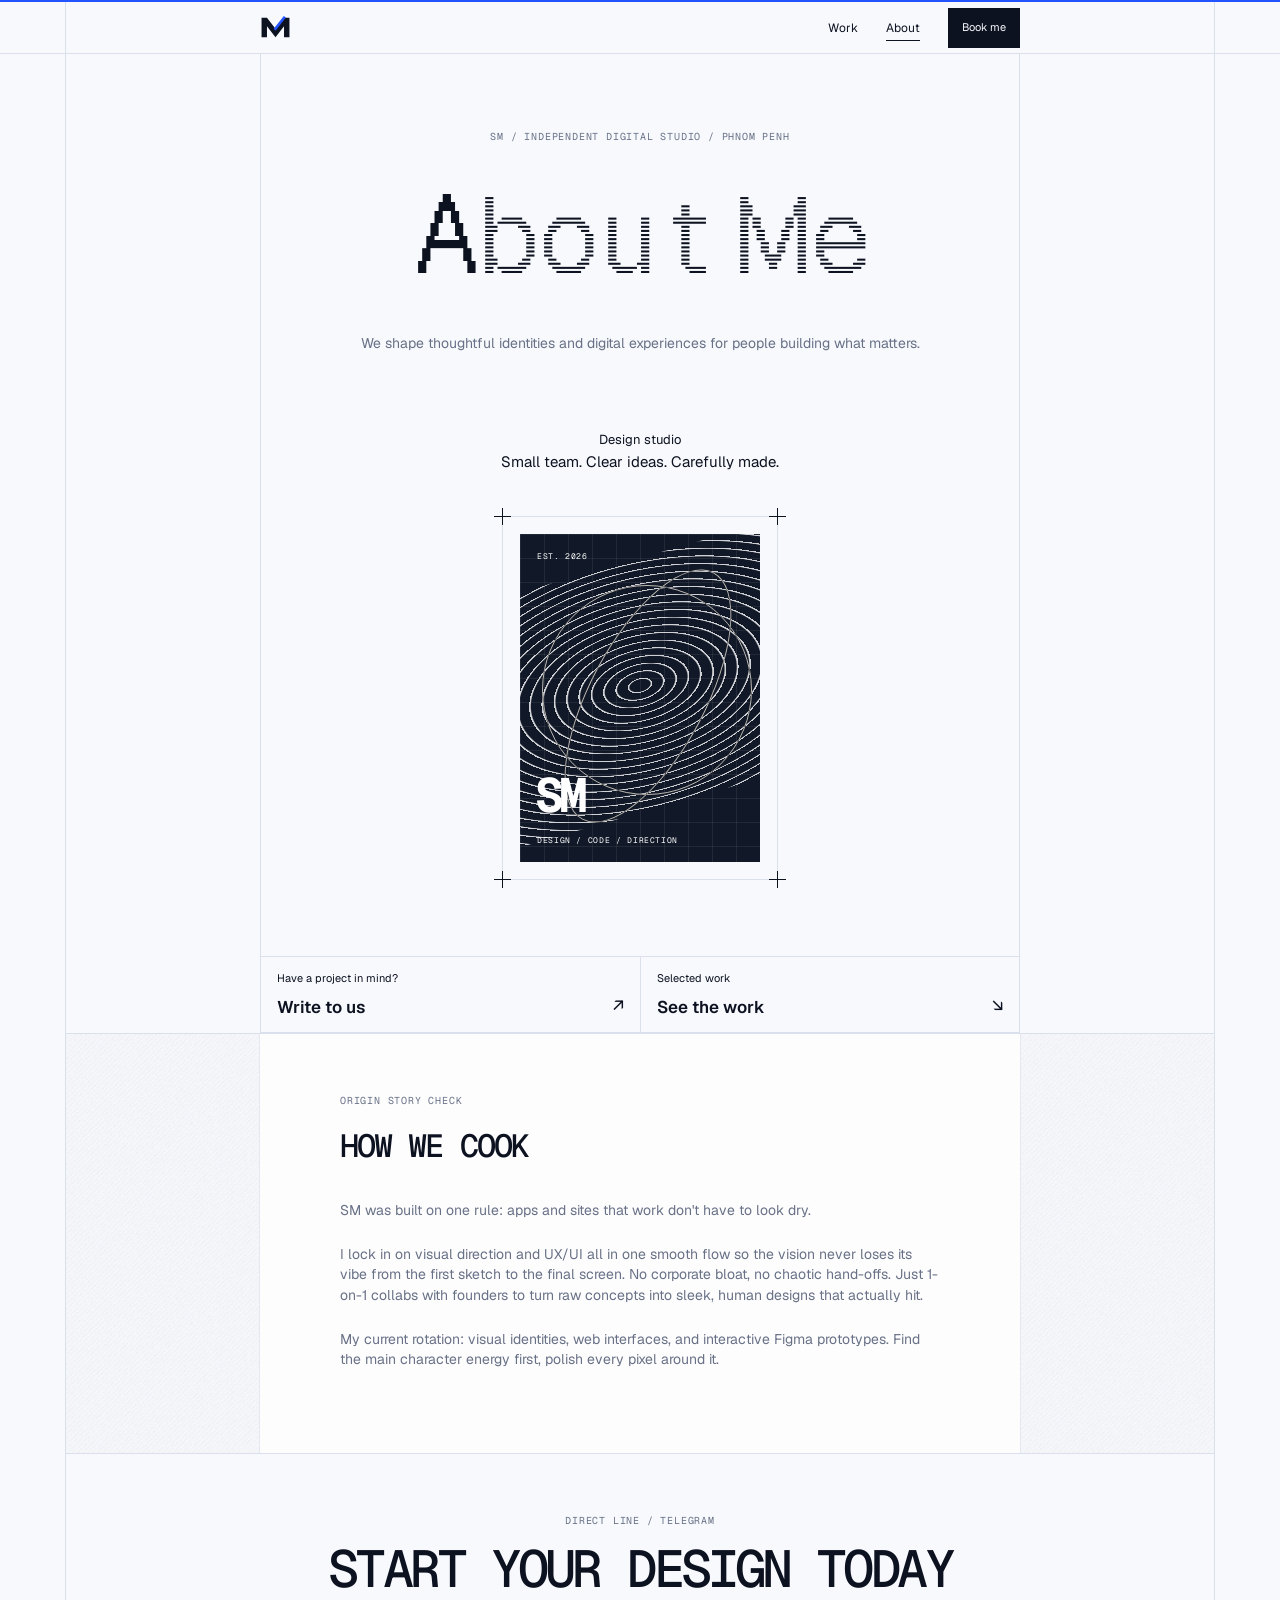
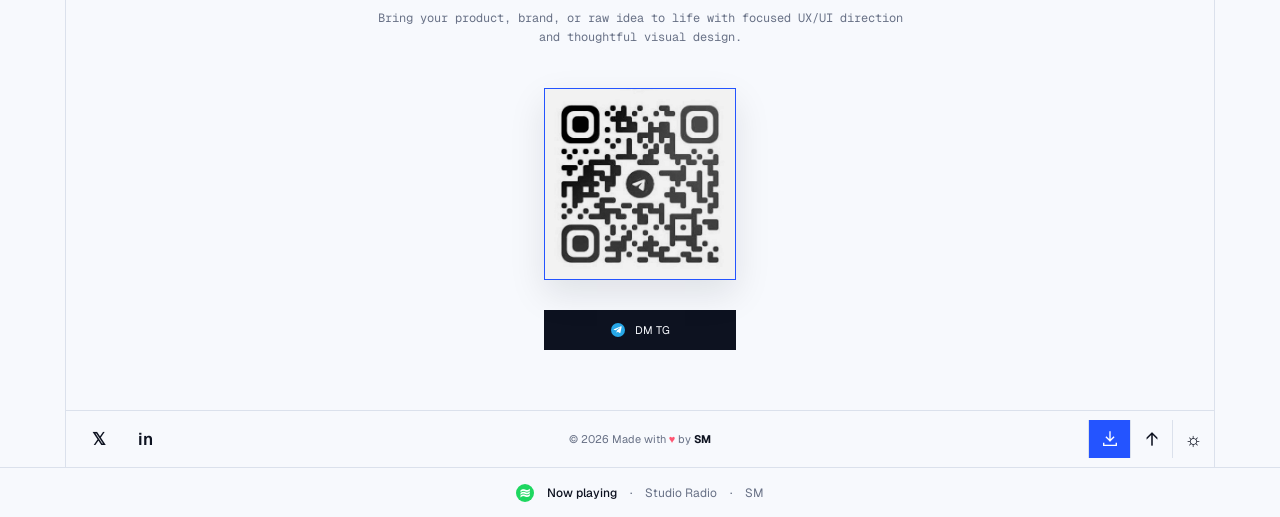
==== commit bf951054: "Remove gap between links and journey sections on about.html Drop .links' margin-bottom (and its now-" ====
--- a/about.html
+++ b/about.html
@@ -6,8 +6,8 @@
     <meta name="description" content="SM — a small independent studio shaping clear digital experiences." />
     <title>SM — UX/UI Designer</title>
     <link rel="icon" href="assets/favicon.svg" type="image/svg+xml" />
-    <link rel="stylesheet" href="design-system.css?v=20260924-08" />
-    <link rel="stylesheet" href="styles.css?v=20260924-08" />
+    <link rel="stylesheet" href="design-system.css?v=20260924-09" />
+    <link rel="stylesheet" href="styles.css?v=20260924-09" />
   </head>
   <body class="about-page">
     <site-header active="about"></site-header>
@@ -77,8 +77,8 @@
     <site-footer></site-footer>
     <listening-widget></listening-widget>
     <booking-modal></booking-modal>
-    <script src="components.js?v=20260924-08"></script>
-    <script src="script.js?v=20260924-08"></script>
+    <script src="components.js?v=20260924-09"></script>
+    <script src="script.js?v=20260924-09"></script>
 
   </body>
 </html>
--- a/styles.css
+++ b/styles.css
@@ -211,11 +211,7 @@
 body.dark .specimen::after { background: repeating-radial-gradient(ellipse at center, transparent 0 9px, rgba(17,20,27,.72) 10px 11px); }
 body.dark .orbit { border-color: rgba(17,20,27,.72); mix-blend-mode: multiply; }
 
-.links { position: relative; display: grid; grid-template-columns: repeat(2, 1fr); width: min(var(--size-content), calc(100% - 48px)); margin: var(--section-space) auto; border-top: 1px solid var(--line); border-left: 1px solid var(--line); }
-/* Bridge the margin gap below .links down to the next section's border. */
-.links::before, .links::after { content: ""; position: absolute; top: 100%; height: var(--section-space); z-index: 0; width: 1px; background: var(--line); pointer-events: none; }
-.links::before { left: 0; }
-.links::after { right: 0; }
+.links { position: relative; display: grid; grid-template-columns: repeat(2, 1fr); width: min(var(--size-content), calc(100% - 48px)); margin: var(--section-space) auto 0; border-top: 1px solid var(--line); border-left: 1px solid var(--line); }
 /* Extend the connector line through the margin gap above .links instead of
    padding the box itself (which left dead space inside the bordered grid). */
 .profile::before, .profile::after { bottom: calc(-1 * var(--section-space)); }
@@ -416,7 +412,7 @@
   .hero-display { gap: .12em; font-size: clamp(48px, 16vw, 72px); }
   .pixel-heading { gap: .12em; font-size: clamp(48px, 16vw, 72px); }
   .profile { padding-top: var(--section-space); }
-  .links { grid-template-columns: 1fr; margin-block: var(--section-space); }
+  .links { grid-template-columns: 1fr; margin-top: var(--section-space); margin-bottom: 0; }
   .qr-contact { width: calc(100% - 36px); min-height: 0; margin: 0 auto; padding: var(--section-pad) 18px; }
   .qr-contact::before, .qr-contact::after { width: 100vw; }
   .qr-contact-actions { width: 100%; flex-direction: column; }
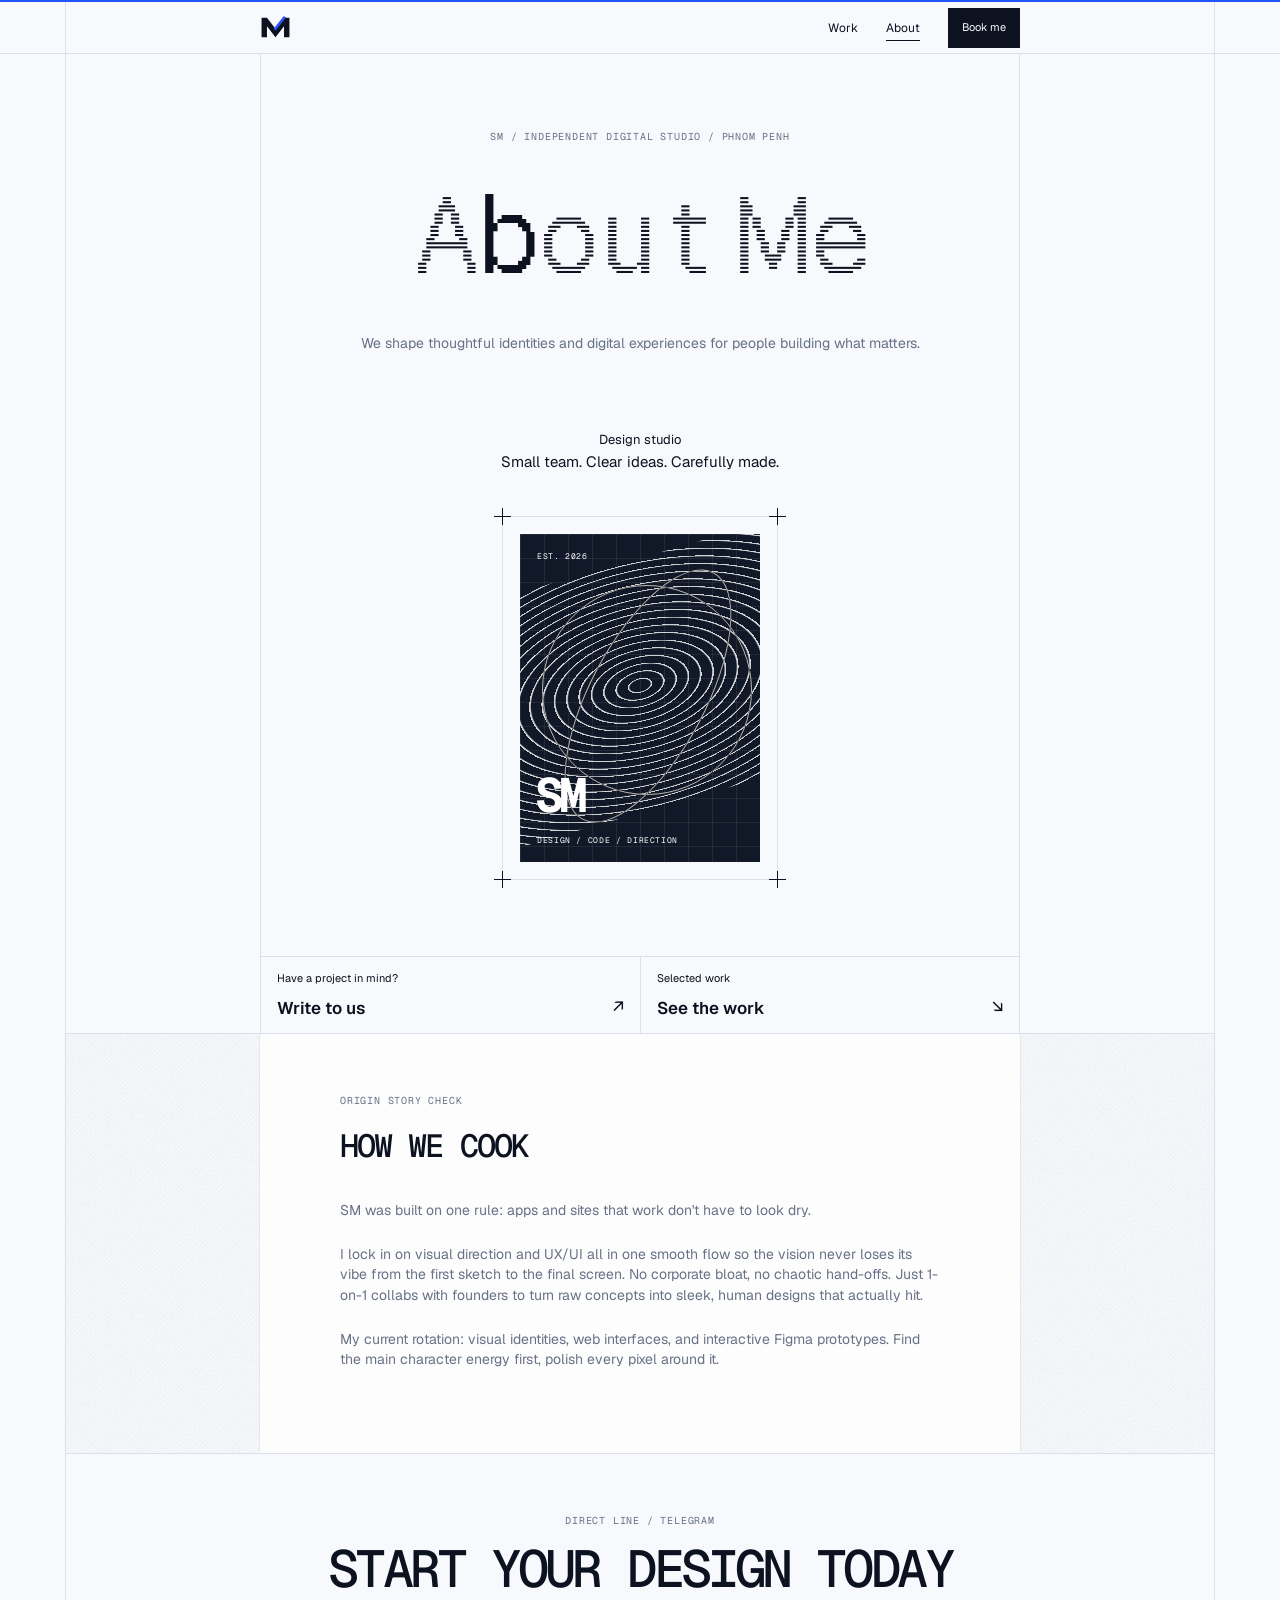
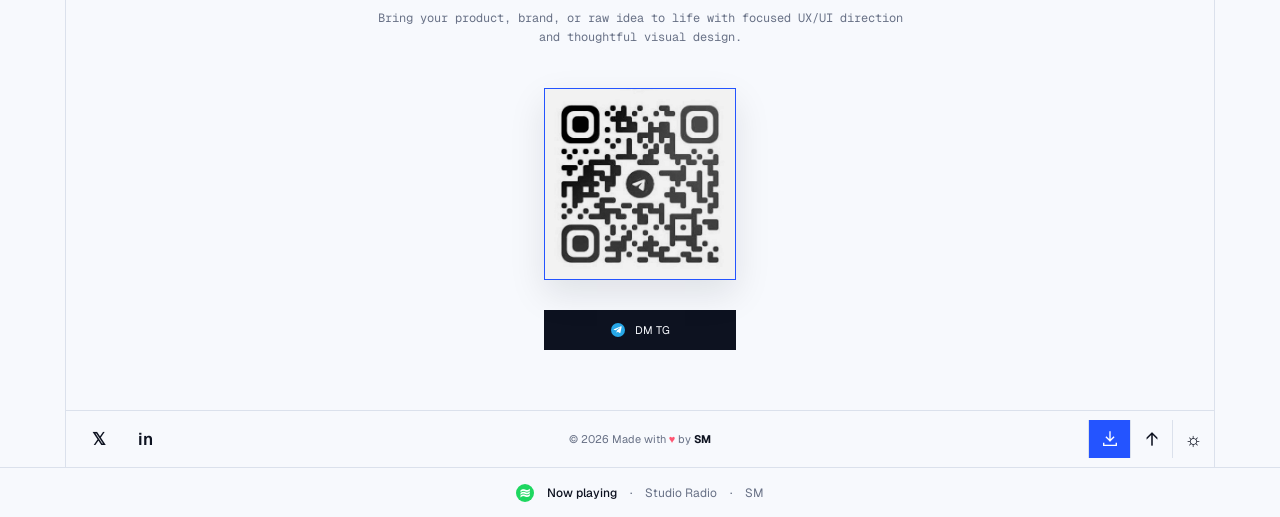
==== commit 03b98396: "Fix doubled border seam between links and journey sections Removing the gap earlier left .links tile" ====
--- a/about.html
+++ b/about.html
@@ -6,8 +6,8 @@
     <meta name="description" content="SM — a small independent studio shaping clear digital experiences." />
     <title>SM — UX/UI Designer</title>
     <link rel="icon" href="assets/favicon.svg" type="image/svg+xml" />
-    <link rel="stylesheet" href="design-system.css?v=20260924-09" />
-    <link rel="stylesheet" href="styles.css?v=20260924-09" />
+    <link rel="stylesheet" href="design-system.css?v=20260924-10" />
+    <link rel="stylesheet" href="styles.css?v=20260924-10" />
   </head>
   <body class="about-page">
     <site-header active="about"></site-header>
@@ -77,8 +77,8 @@
     <site-footer></site-footer>
     <listening-widget></listening-widget>
     <booking-modal></booking-modal>
-    <script src="components.js?v=20260924-09"></script>
-    <script src="script.js?v=20260924-09"></script>
+    <script src="components.js?v=20260924-10"></script>
+    <script src="script.js?v=20260924-10"></script>
 
   </body>
 </html>
--- a/styles.css
+++ b/styles.css
@@ -215,7 +215,7 @@
 /* Extend the connector line through the margin gap above .links instead of
    padding the box itself (which left dead space inside the bordered grid). */
 .profile::before, .profile::after { bottom: calc(-1 * var(--section-space)); }
-.links > a { display: flex; min-height: 76px; padding: 14px 16px; flex-direction: column; justify-content: space-between; border-right: 1px solid var(--line); border-bottom: 1px solid var(--line); font-size: 11px; transition: color .25s ease, background .25s ease; }
+.links > a { display: flex; min-height: 76px; padding: 14px 16px; flex-direction: column; justify-content: space-between; border-right: 1px solid var(--line); font-size: 11px; transition: color .25s ease, background .25s ease; }
 .links > a:hover { color: var(--accent-ink); background: var(--accent); }
 .link-action { display: flex; align-items: end; justify-content: space-between; font-size: 17px; font-weight: 600; }
 .link-action b { font-family: var(--font-mono); font-size: 19px; font-weight: 400; }
@@ -413,6 +413,7 @@
   .pixel-heading { gap: .12em; font-size: clamp(48px, 16vw, 72px); }
   .profile { padding-top: var(--section-space); }
   .links { grid-template-columns: 1fr; margin-top: var(--section-space); margin-bottom: 0; }
+  .links > a:not(:last-child) { border-bottom: 1px solid var(--line); }
   .qr-contact { width: calc(100% - 36px); min-height: 0; margin: 0 auto; padding: var(--section-pad) 18px; }
   .qr-contact::before, .qr-contact::after { width: 100vw; }
   .qr-contact-actions { width: 100%; flex-direction: column; }
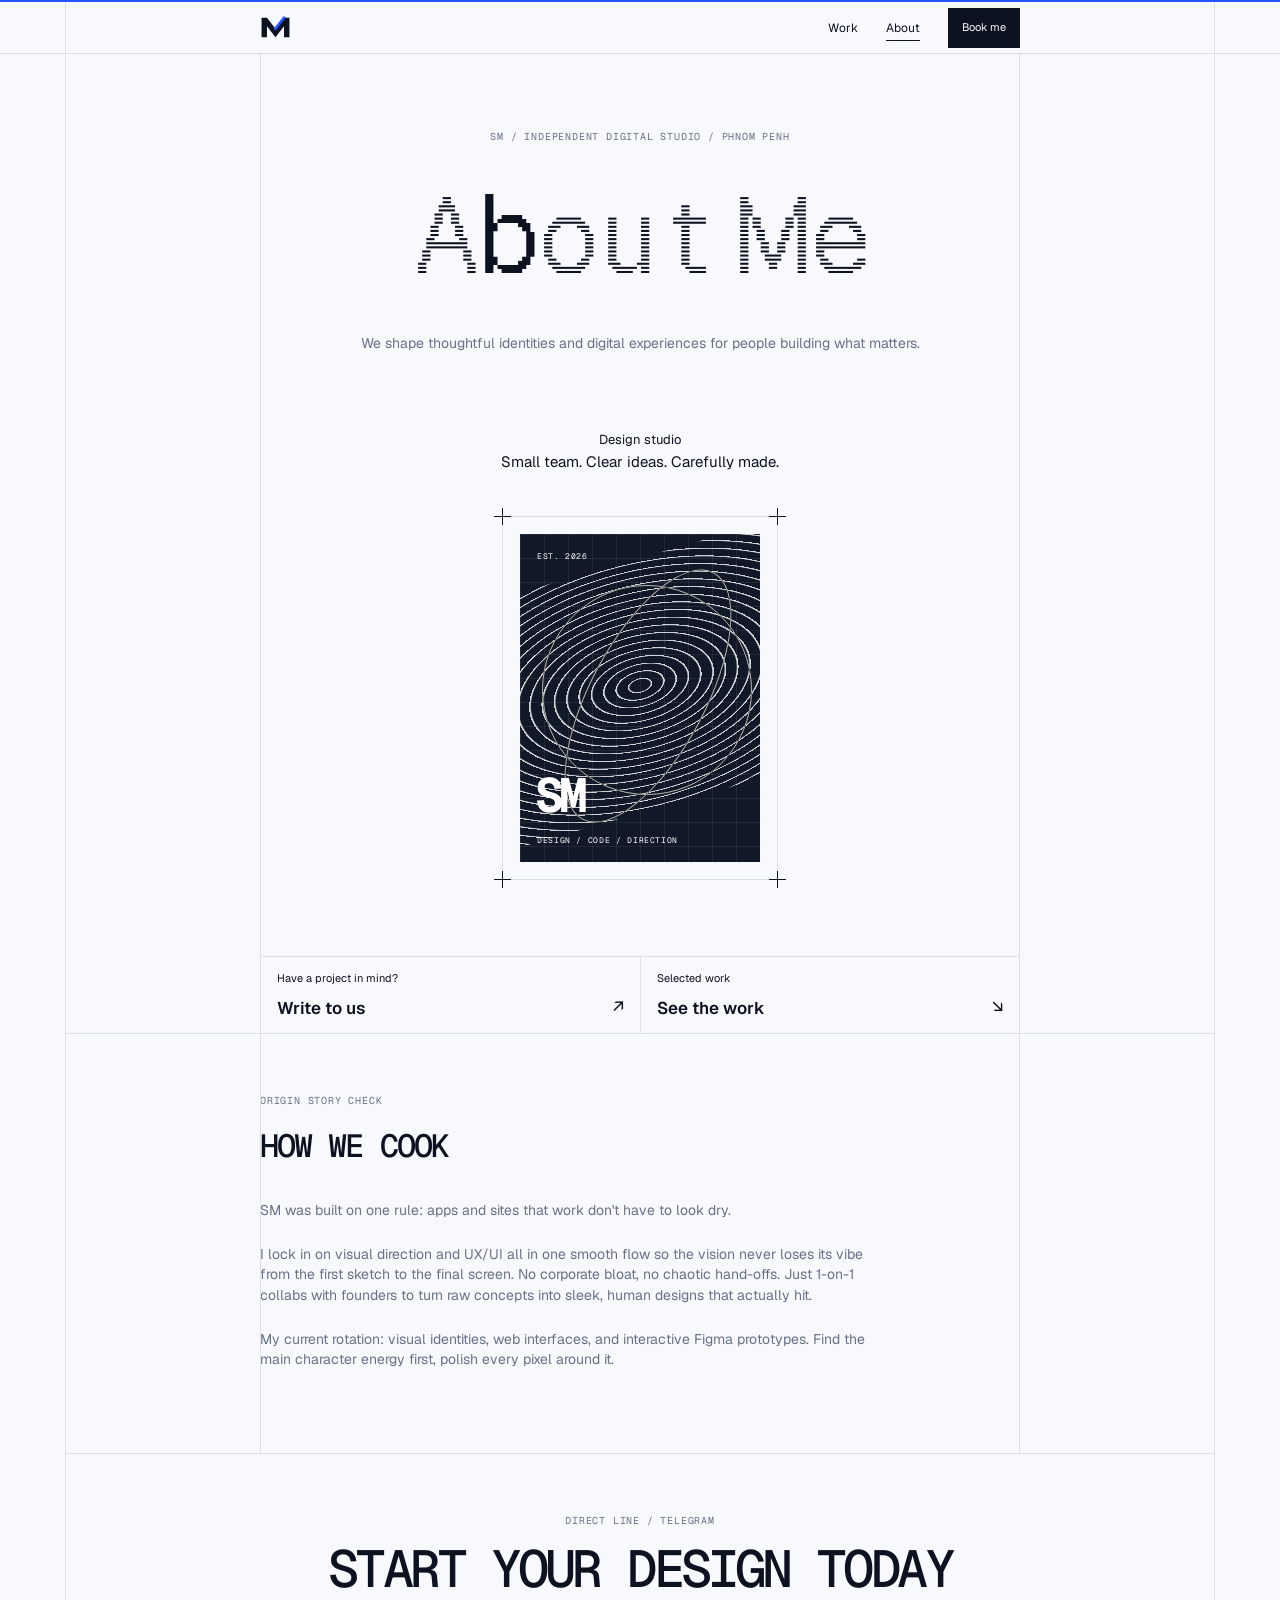
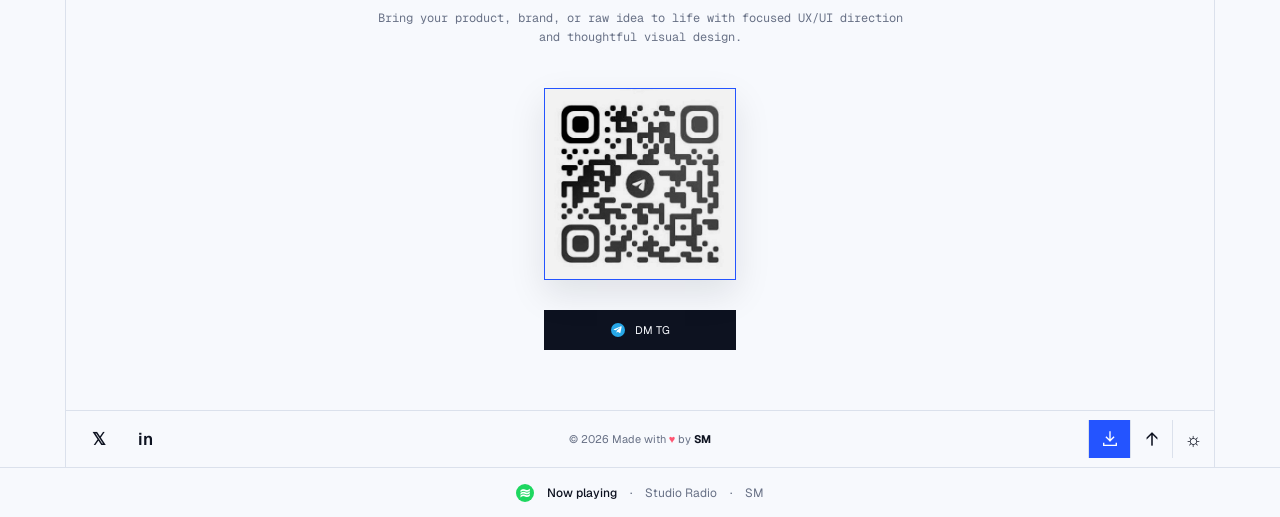
==== commit 7d8c6684: "Simplify journey section's rail to match the shared connector line Replace .journey's unique texture" ====
--- a/about.html
+++ b/about.html
@@ -6,8 +6,8 @@
     <meta name="description" content="SM — a small independent studio shaping clear digital experiences." />
     <title>SM — UX/UI Designer</title>
     <link rel="icon" href="assets/favicon.svg" type="image/svg+xml" />
-    <link rel="stylesheet" href="design-system.css?v=20260924-10" />
-    <link rel="stylesheet" href="styles.css?v=20260924-10" />
+    <link rel="stylesheet" href="design-system.css?v=20260924-11" />
+    <link rel="stylesheet" href="styles.css?v=20260924-11" />
   </head>
   <body class="about-page">
     <site-header active="about"></site-header>
@@ -77,8 +77,8 @@
     <site-footer></site-footer>
     <listening-widget></listening-widget>
     <booking-modal></booking-modal>
-    <script src="components.js?v=20260924-10"></script>
-    <script src="script.js?v=20260924-10"></script>
+    <script src="components.js?v=20260924-11"></script>
+    <script src="script.js?v=20260924-11"></script>
 
   </body>
 </html>
--- a/styles.css
+++ b/styles.css
@@ -322,22 +322,11 @@
 .archive-methods { display: grid; grid-template-columns: repeat(4, 1fr); margin-top: 52px; border-top: 1px solid var(--line); border-left: 1px solid var(--line); }
 .archive-methods span { padding: 18px 12px; border-right: 1px solid var(--line); border-bottom: 1px solid var(--line); color: var(--muted); font: 9px var(--font-mono); text-align: center; text-transform: uppercase; }
 
-.journey { --journey-side: max(24px, calc((100% - var(--size-content)) / 2)); position: relative; padding-inline: var(--journey-side); border-block: 1px solid var(--line); overflow: hidden; }
-.journey::before, .journey::after {
-  content: '';
-  position: absolute;
-  top: 0;
-  bottom: 0;
-  width: var(--journey-side);
-  background-image: linear-gradient(color-mix(in srgb, var(--paper) 14%, transparent), color-mix(in srgb, var(--paper) 14%, transparent)), url('assets/debut-light.png');
-  background-repeat: repeat;
-  background-size: auto, 200px 200px;
-  opacity: .68;
-}
-.journey::before { left: 0; border-right: 1px solid var(--line); }
-.journey::after { right: 0; border-left: 1px solid var(--line); }
-body.dark .journey::before, body.dark .journey::after { filter: invert(1) brightness(.52) contrast(1.2); opacity: .32; }
-.journey-content { min-height: 0; padding: var(--section-pad) 80px; border-inline: 0; background: color-mix(in srgb, var(--panel) 72%, transparent); }
+.journey { position: relative; border-block: 1px solid var(--line); }
+.journey::before, .journey::after { content: ""; position: absolute; top: 0; bottom: 0; z-index: 0; width: 1px; background: var(--line); pointer-events: none; }
+.journey::before { left: max(24px, calc((100% - var(--size-content)) / 2)); }
+.journey::after { right: max(24px, calc((100% - var(--size-content)) / 2)); }
+.journey-content { width: min(var(--size-content), calc(100% - 48px)); margin: 0 auto; padding: var(--section-pad) 0; }
 .journey .eyebrow { margin-bottom: 18px; }
 .journey h2 { margin: 0 0 34px; font-family: var(--font-mono); font-size: clamp(25px, 3vw, 32px); font-weight: 500; letter-spacing: -.06em; }
 .journey-copy { max-width: 620px; color: var(--muted); font-size: 14px; line-height: 1.45; }
@@ -418,9 +407,7 @@
   .qr-contact::before, .qr-contact::after { width: 100vw; }
   .qr-contact-actions { width: 100%; flex-direction: column; }
   .qr-contact-actions .site-button { width: min(192px, 100%); margin-inline: auto; }
-  .journey { padding-inline: 0; }
-  .journey::before, .journey::after { display: none; }
-  .journey-content { min-height: 0; padding: var(--section-pad) 24px; border-inline: 0; }
+  .journey-content { padding: var(--section-pad) 0; }
   .site-footer { width: 100%; height: auto; grid-template-columns: 1fr auto; }
   .landing-page .site-footer { width: calc(100% - 36px); }
   .site-footer p { display: none; }
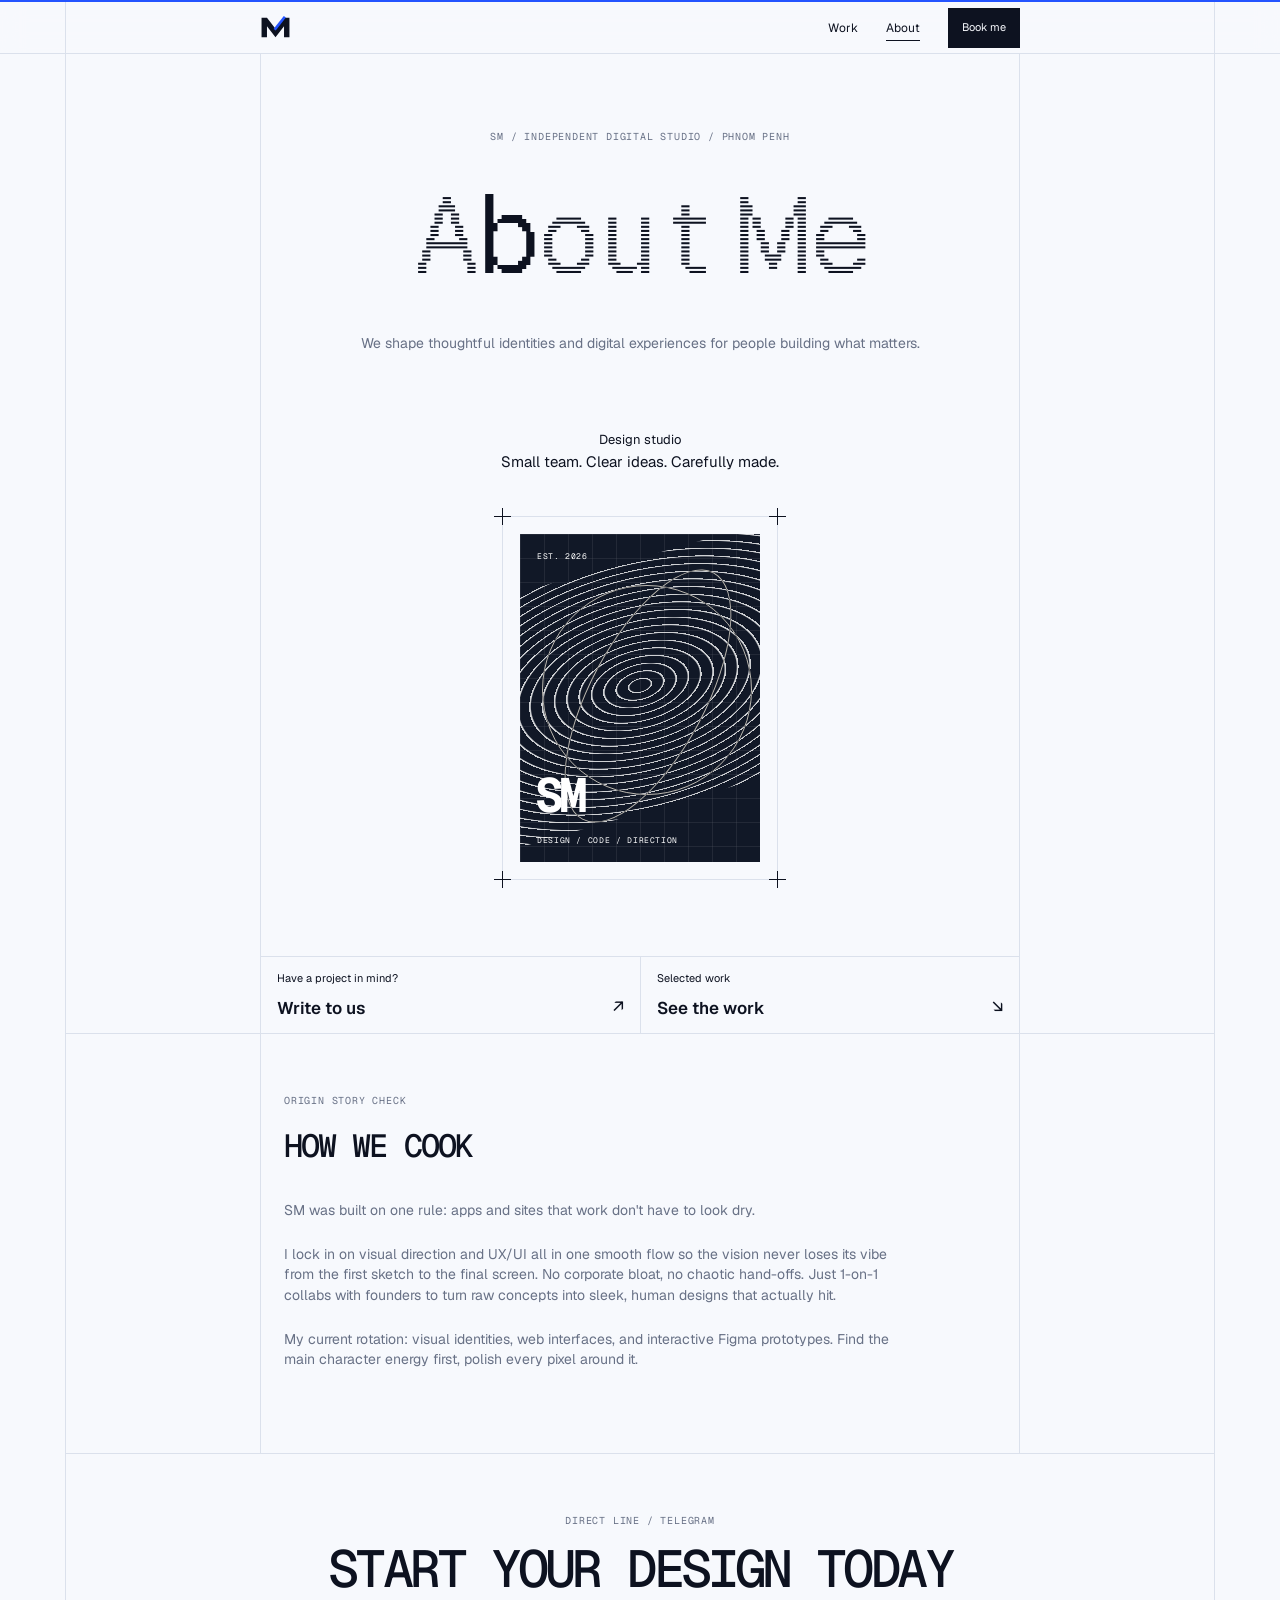
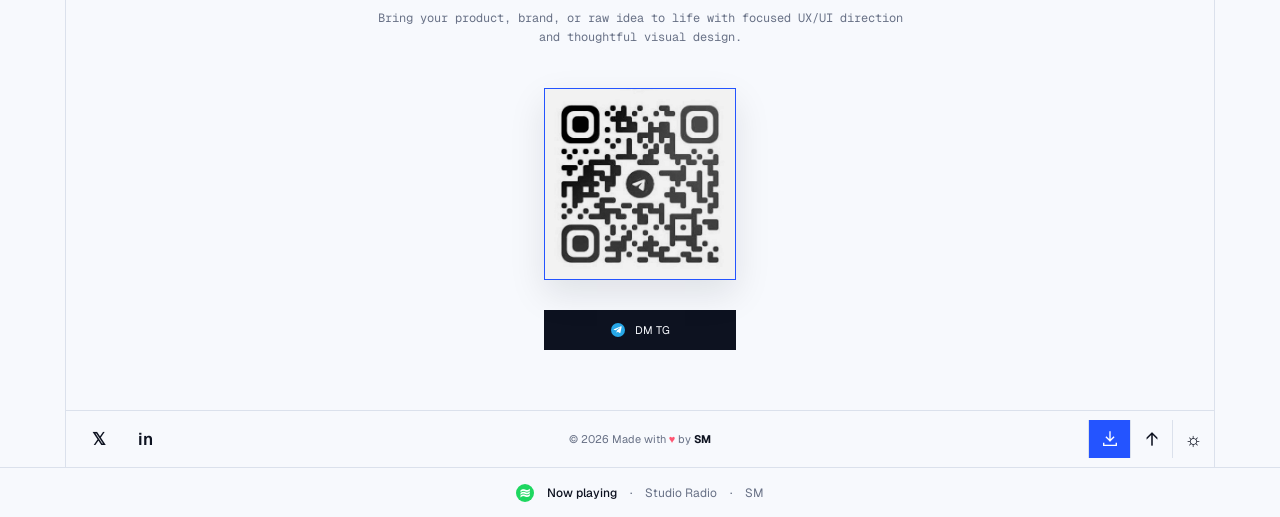
==== commit 8036ce1e: "Fix journey-content text touching the connector line Its box width matched the line's inset exactly " ====
--- a/about.html
+++ b/about.html
@@ -6,8 +6,8 @@
     <meta name="description" content="SM — a small independent studio shaping clear digital experiences." />
     <title>SM — UX/UI Designer</title>
     <link rel="icon" href="assets/favicon.svg" type="image/svg+xml" />
-    <link rel="stylesheet" href="design-system.css?v=20260924-11" />
-    <link rel="stylesheet" href="styles.css?v=20260924-11" />
+    <link rel="stylesheet" href="design-system.css?v=20260924-12" />
+    <link rel="stylesheet" href="styles.css?v=20260924-12" />
   </head>
   <body class="about-page">
     <site-header active="about"></site-header>
@@ -77,8 +77,8 @@
     <site-footer></site-footer>
     <listening-widget></listening-widget>
     <booking-modal></booking-modal>
-    <script src="components.js?v=20260924-11"></script>
-    <script src="script.js?v=20260924-11"></script>
+    <script src="components.js?v=20260924-12"></script>
+    <script src="script.js?v=20260924-12"></script>
 
   </body>
 </html>
--- a/styles.css
+++ b/styles.css
@@ -326,7 +326,7 @@
 .journey::before, .journey::after { content: ""; position: absolute; top: 0; bottom: 0; z-index: 0; width: 1px; background: var(--line); pointer-events: none; }
 .journey::before { left: max(24px, calc((100% - var(--size-content)) / 2)); }
 .journey::after { right: max(24px, calc((100% - var(--size-content)) / 2)); }
-.journey-content { width: min(var(--size-content), calc(100% - 48px)); margin: 0 auto; padding: var(--section-pad) 0; }
+.journey-content { width: min(var(--size-content), calc(100% - 48px)); margin: 0 auto; padding: var(--section-pad) 24px; }
 .journey .eyebrow { margin-bottom: 18px; }
 .journey h2 { margin: 0 0 34px; font-family: var(--font-mono); font-size: clamp(25px, 3vw, 32px); font-weight: 500; letter-spacing: -.06em; }
 .journey-copy { max-width: 620px; color: var(--muted); font-size: 14px; line-height: 1.45; }
@@ -407,7 +407,6 @@
   .qr-contact::before, .qr-contact::after { width: 100vw; }
   .qr-contact-actions { width: 100%; flex-direction: column; }
   .qr-contact-actions .site-button { width: min(192px, 100%); margin-inline: auto; }
-  .journey-content { padding: var(--section-pad) 0; }
   .site-footer { width: 100%; height: auto; grid-template-columns: 1fr auto; }
   .landing-page .site-footer { width: calc(100% - 36px); }
   .site-footer p { display: none; }
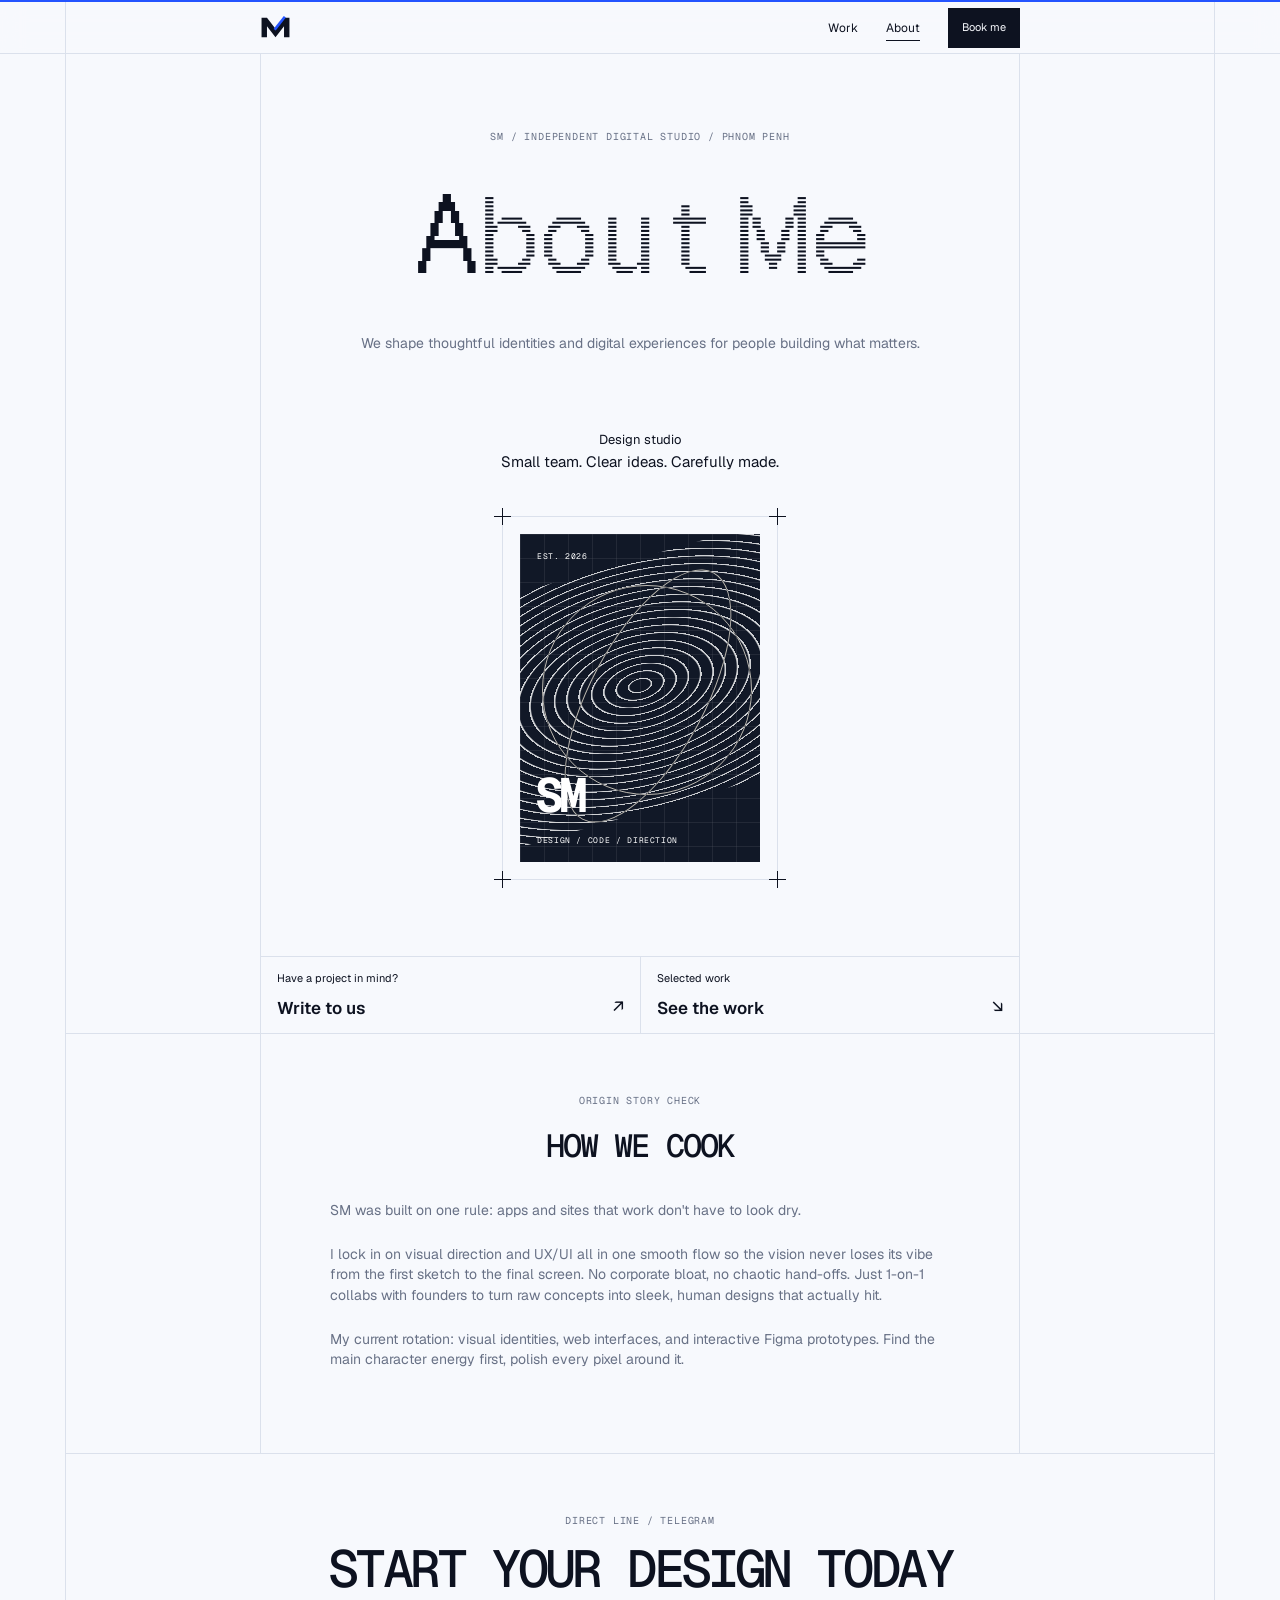
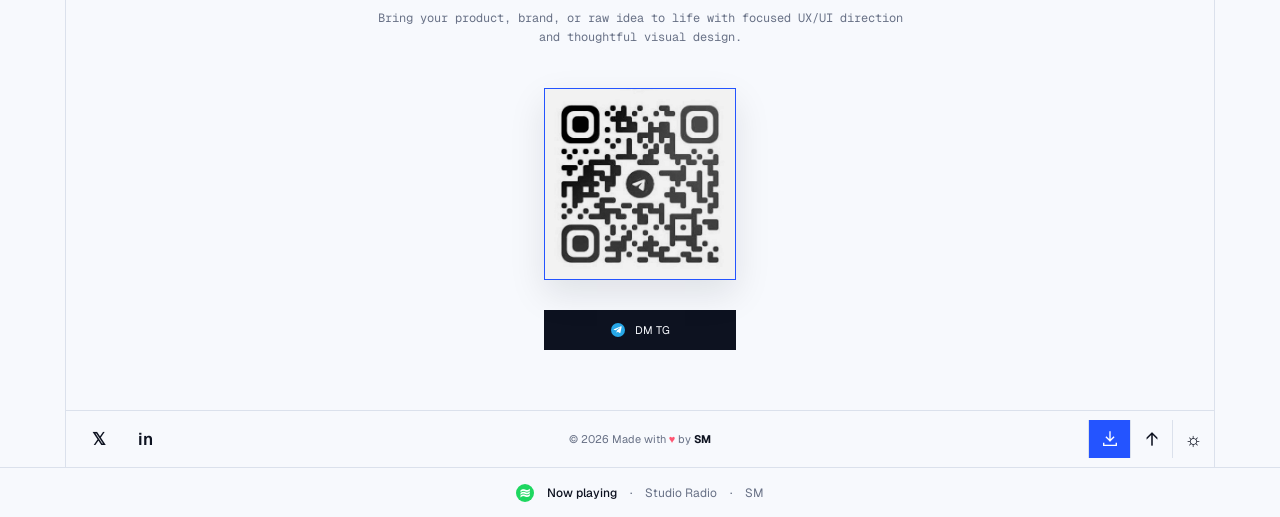
==== commit 8d9d1c13: "Center journey section content within its padding Center the eyebrow/heading and the paragraph block" ====
--- a/about.html
+++ b/about.html
@@ -6,8 +6,8 @@
     <meta name="description" content="SM — a small independent studio shaping clear digital experiences." />
     <title>SM — UX/UI Designer</title>
     <link rel="icon" href="assets/favicon.svg" type="image/svg+xml" />
-    <link rel="stylesheet" href="design-system.css?v=20260924-12" />
-    <link rel="stylesheet" href="styles.css?v=20260924-12" />
+    <link rel="stylesheet" href="design-system.css?v=20260924-13" />
+    <link rel="stylesheet" href="styles.css?v=20260924-13" />
   </head>
   <body class="about-page">
     <site-header active="about"></site-header>
@@ -77,8 +77,8 @@
     <site-footer></site-footer>
     <listening-widget></listening-widget>
     <booking-modal></booking-modal>
-    <script src="components.js?v=20260924-12"></script>
-    <script src="script.js?v=20260924-12"></script>
+    <script src="components.js?v=20260924-13"></script>
+    <script src="script.js?v=20260924-13"></script>
 
   </body>
 </html>
--- a/styles.css
+++ b/styles.css
@@ -326,10 +326,10 @@
 .journey::before, .journey::after { content: ""; position: absolute; top: 0; bottom: 0; z-index: 0; width: 1px; background: var(--line); pointer-events: none; }
 .journey::before { left: max(24px, calc((100% - var(--size-content)) / 2)); }
 .journey::after { right: max(24px, calc((100% - var(--size-content)) / 2)); }
-.journey-content { width: min(var(--size-content), calc(100% - 48px)); margin: 0 auto; padding: var(--section-pad) 24px; }
+.journey-content { width: min(var(--size-content), calc(100% - 48px)); margin: 0 auto; padding: var(--section-pad) 24px; text-align: center; }
 .journey .eyebrow { margin-bottom: 18px; }
 .journey h2 { margin: 0 0 34px; font-family: var(--font-mono); font-size: clamp(25px, 3vw, 32px); font-weight: 500; letter-spacing: -.06em; }
-.journey-copy { max-width: 620px; color: var(--muted); font-size: 14px; line-height: 1.45; }
+.journey-copy { max-width: 620px; margin: 0 auto; color: var(--muted); font-size: 14px; line-height: 1.45; text-align: left; }
 .journey-copy p { margin: 0 0 24px; }
 
 .site-footer { width: min(var(--size-shell), calc(100% - 40px)); height: 56px; margin: 0 auto; display: grid; grid-template-columns: 1fr auto 1fr; align-items: center; border-top: 1px solid var(--line); border-inline: 1px solid var(--line); color: var(--muted); font-size: 11px; }
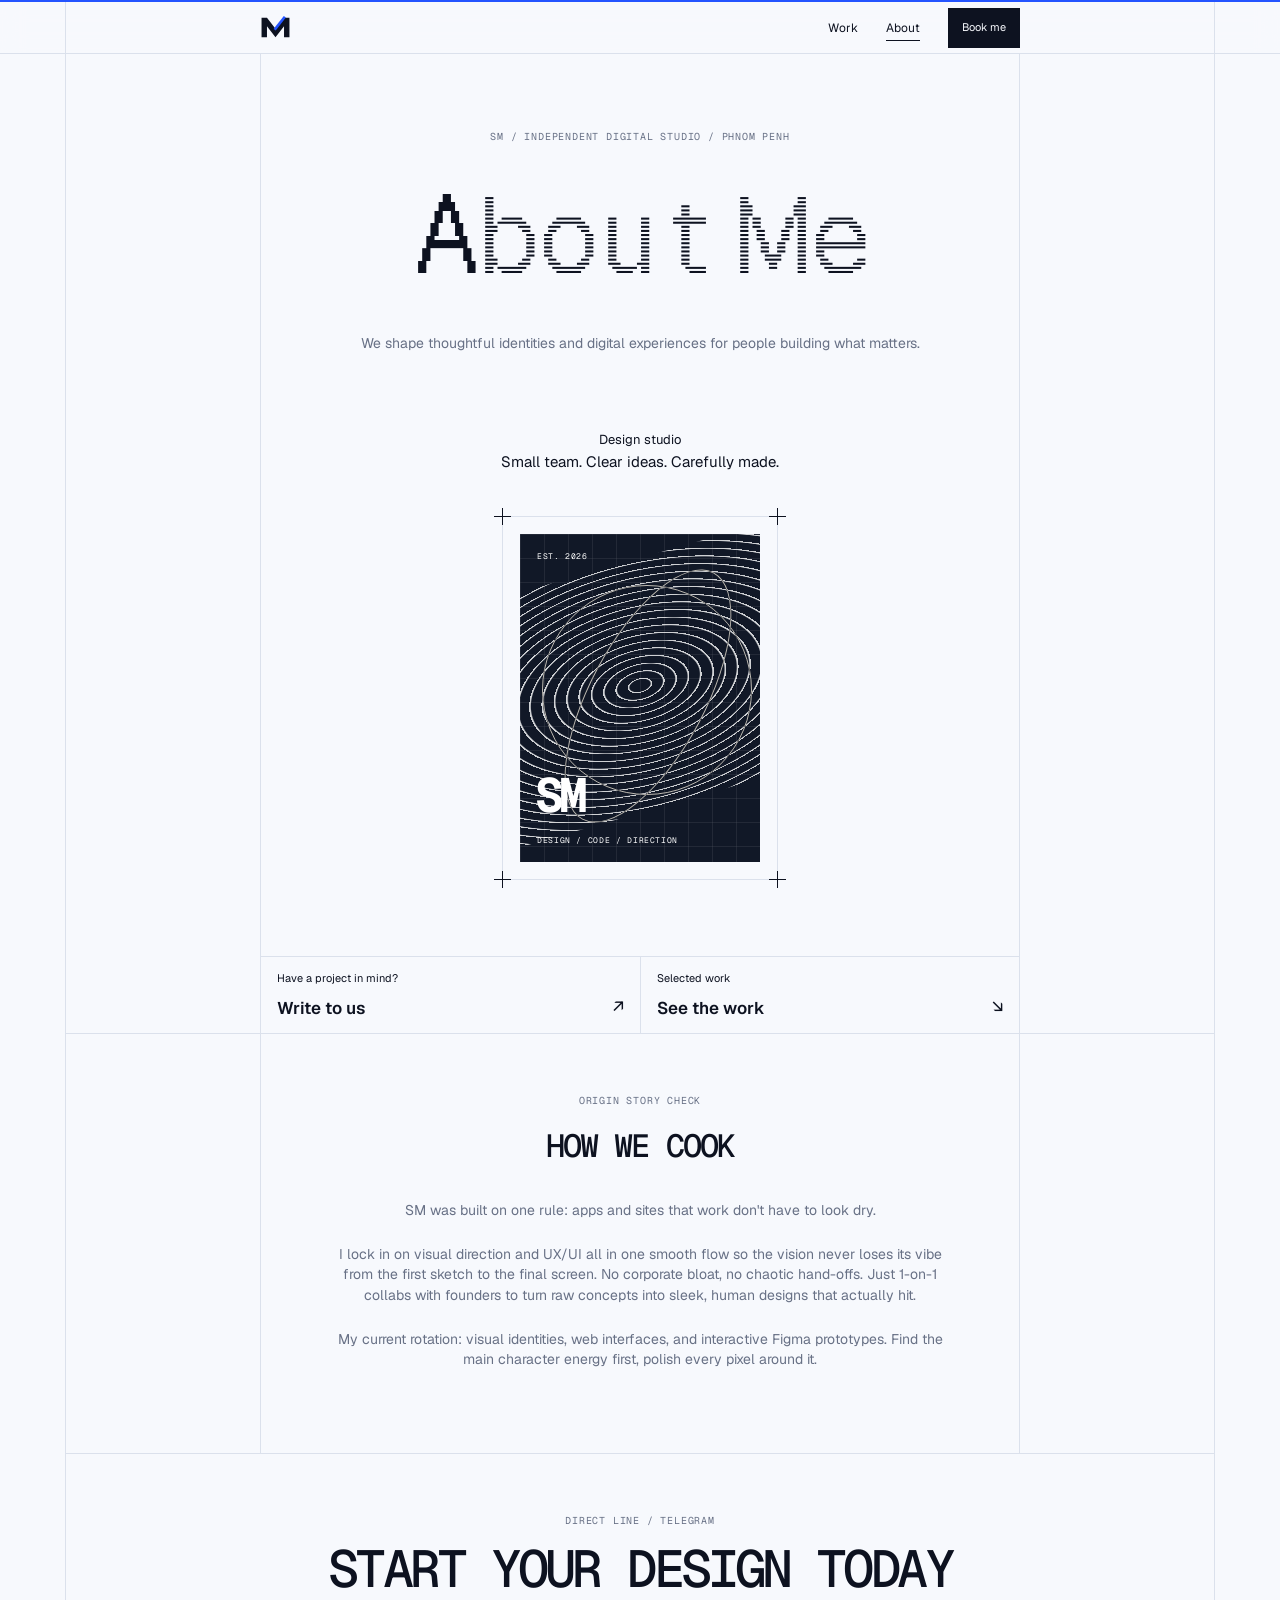
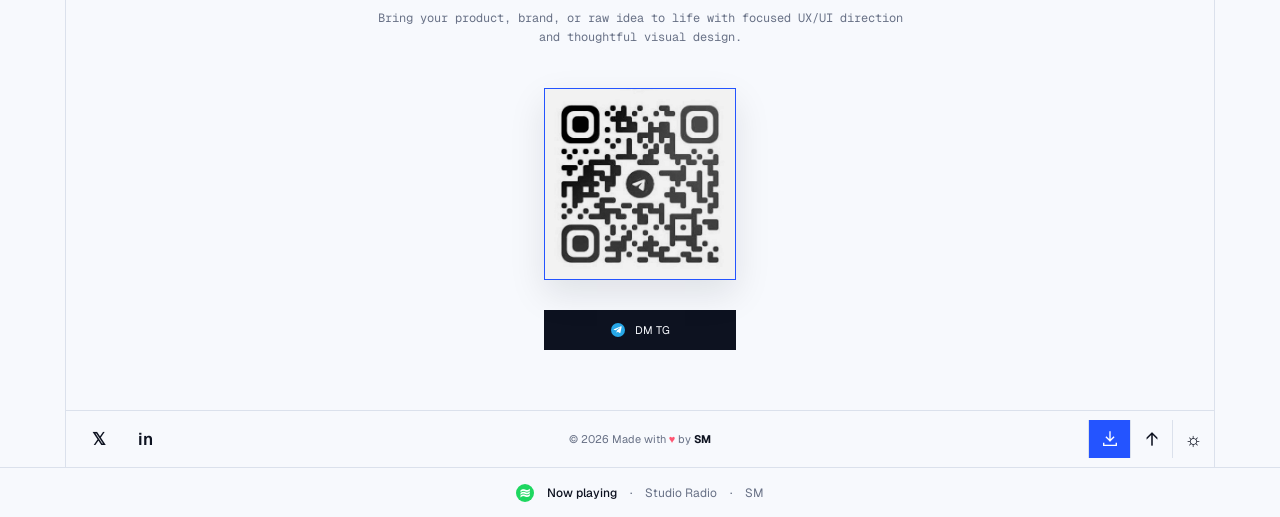
==== commit f07ec78e: "Center journey section body copy Bump cache-bust query strings site-wide.  Co-Authored-By: Claude So" ====
--- a/about.html
+++ b/about.html
@@ -6,8 +6,8 @@
     <meta name="description" content="SM — a small independent studio shaping clear digital experiences." />
     <title>SM — UX/UI Designer</title>
     <link rel="icon" href="assets/favicon.svg" type="image/svg+xml" />
-    <link rel="stylesheet" href="design-system.css?v=20260924-13" />
-    <link rel="stylesheet" href="styles.css?v=20260924-13" />
+    <link rel="stylesheet" href="design-system.css?v=20260924-14" />
+    <link rel="stylesheet" href="styles.css?v=20260924-14" />
   </head>
   <body class="about-page">
     <site-header active="about"></site-header>
@@ -77,8 +77,8 @@
     <site-footer></site-footer>
     <listening-widget></listening-widget>
     <booking-modal></booking-modal>
-    <script src="components.js?v=20260924-13"></script>
-    <script src="script.js?v=20260924-13"></script>
+    <script src="components.js?v=20260924-14"></script>
+    <script src="script.js?v=20260924-14"></script>
 
   </body>
 </html>
--- a/styles.css
+++ b/styles.css
@@ -329,7 +329,7 @@
 .journey-content { width: min(var(--size-content), calc(100% - 48px)); margin: 0 auto; padding: var(--section-pad) 24px; text-align: center; }
 .journey .eyebrow { margin-bottom: 18px; }
 .journey h2 { margin: 0 0 34px; font-family: var(--font-mono); font-size: clamp(25px, 3vw, 32px); font-weight: 500; letter-spacing: -.06em; }
-.journey-copy { max-width: 620px; margin: 0 auto; color: var(--muted); font-size: 14px; line-height: 1.45; text-align: left; }
+.journey-copy { max-width: 620px; margin: 0 auto; color: var(--muted); font-size: 14px; line-height: 1.45; }
 .journey-copy p { margin: 0 0 24px; }
 
 .site-footer { width: min(var(--size-shell), calc(100% - 40px)); height: 56px; margin: 0 auto; display: grid; grid-template-columns: 1fr auto 1fr; align-items: center; border-top: 1px solid var(--line); border-inline: 1px solid var(--line); color: var(--muted); font-size: 11px; }
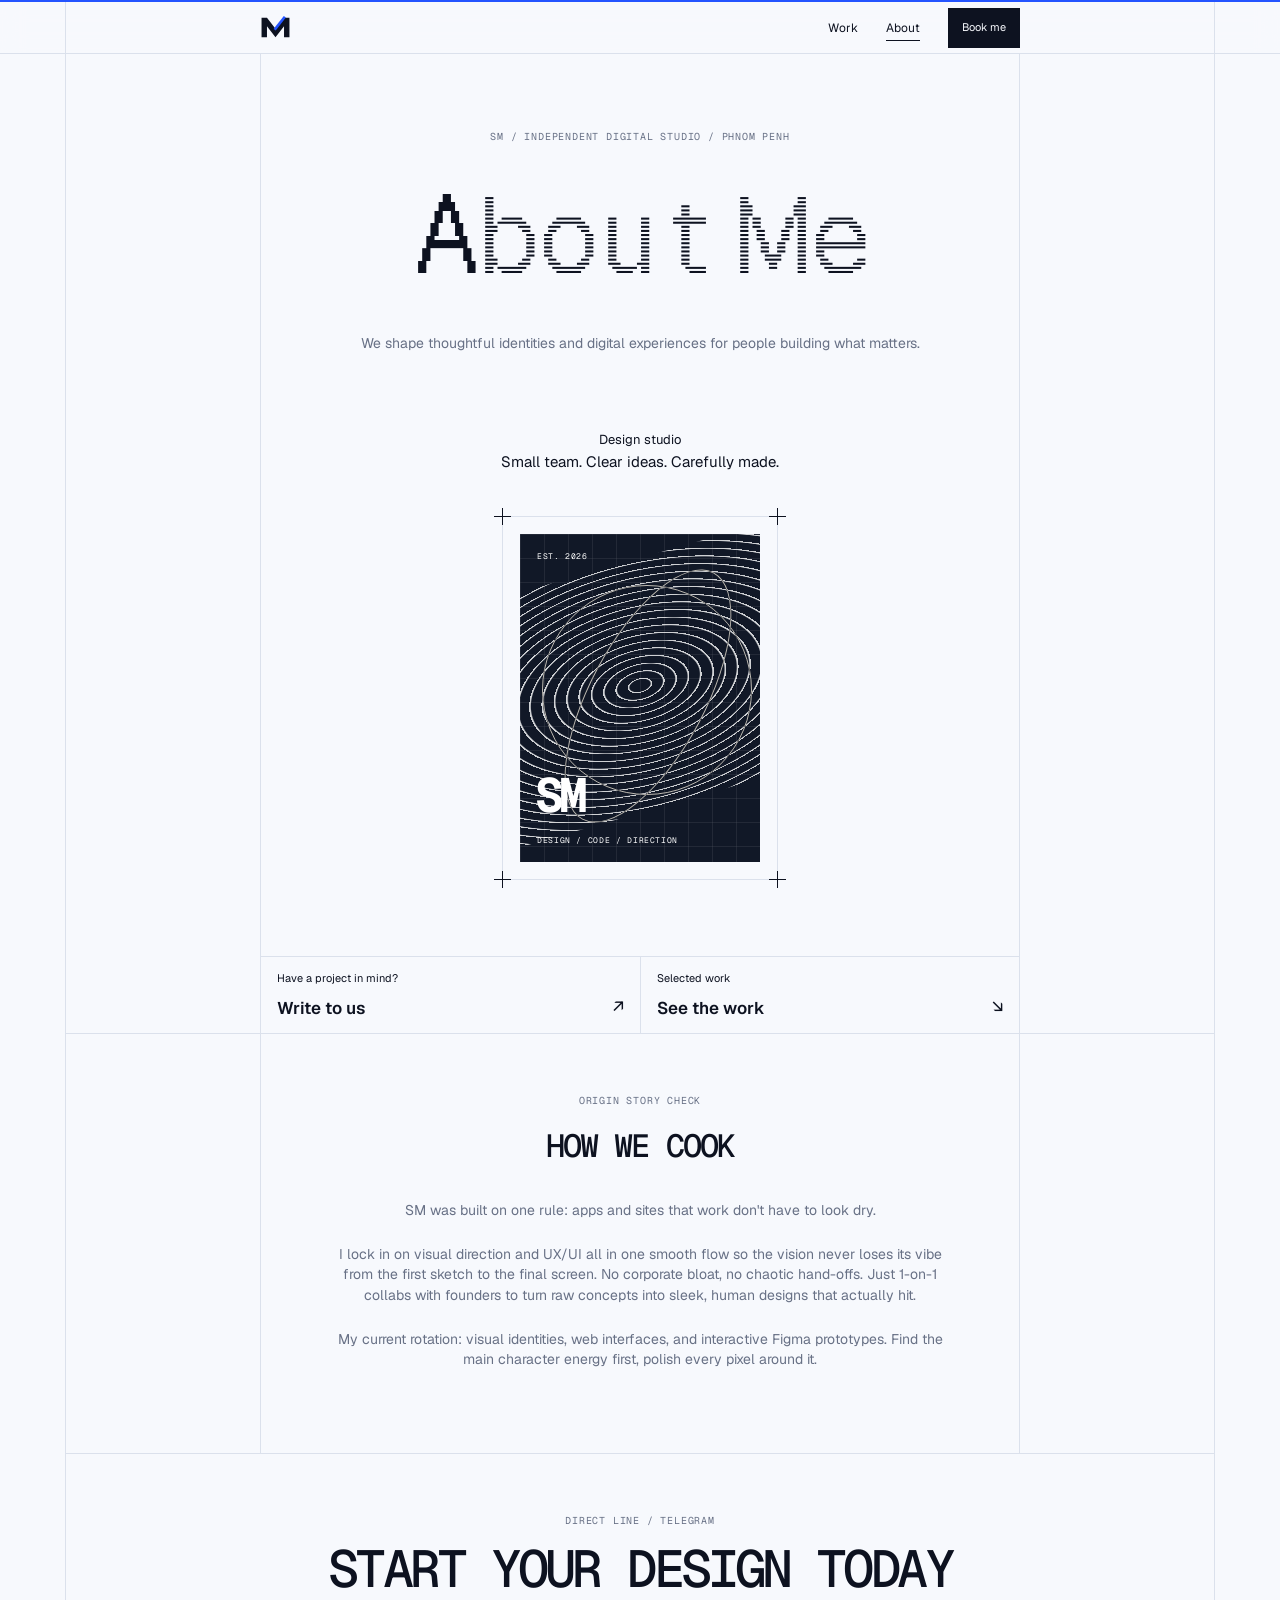
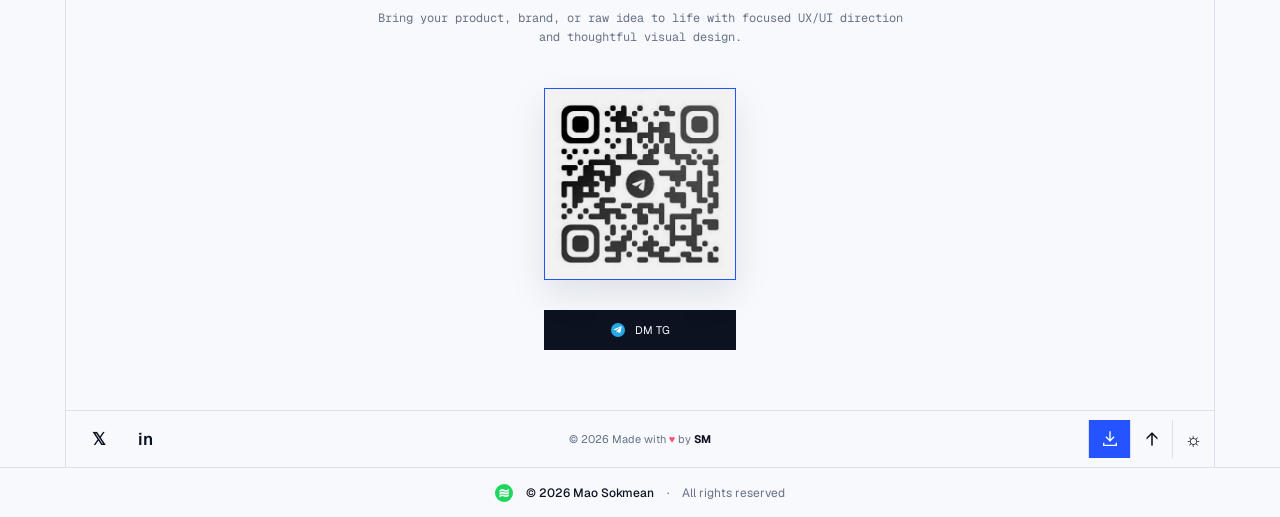
==== commit 5eee0443: "Replace footer bar content with copyright notice Change the "Now playing / Studio Radio" placeholder" ====
--- a/about.html
+++ b/about.html
@@ -6,8 +6,8 @@
     <meta name="description" content="SM — a small independent studio shaping clear digital experiences." />
     <title>SM — UX/UI Designer</title>
     <link rel="icon" href="assets/favicon.svg" type="image/svg+xml" />
-    <link rel="stylesheet" href="design-system.css?v=20260924-14" />
-    <link rel="stylesheet" href="styles.css?v=20260924-14" />
+    <link rel="stylesheet" href="design-system.css?v=20260924-15" />
+    <link rel="stylesheet" href="styles.css?v=20260924-15" />
   </head>
   <body class="about-page">
     <site-header active="about"></site-header>
@@ -77,8 +77,8 @@
     <site-footer></site-footer>
     <listening-widget></listening-widget>
     <booking-modal></booking-modal>
-    <script src="components.js?v=20260924-14"></script>
-    <script src="script.js?v=20260924-14"></script>
+    <script src="components.js?v=20260924-15"></script>
+    <script src="script.js?v=20260924-15"></script>
 
   </body>
 </html>
